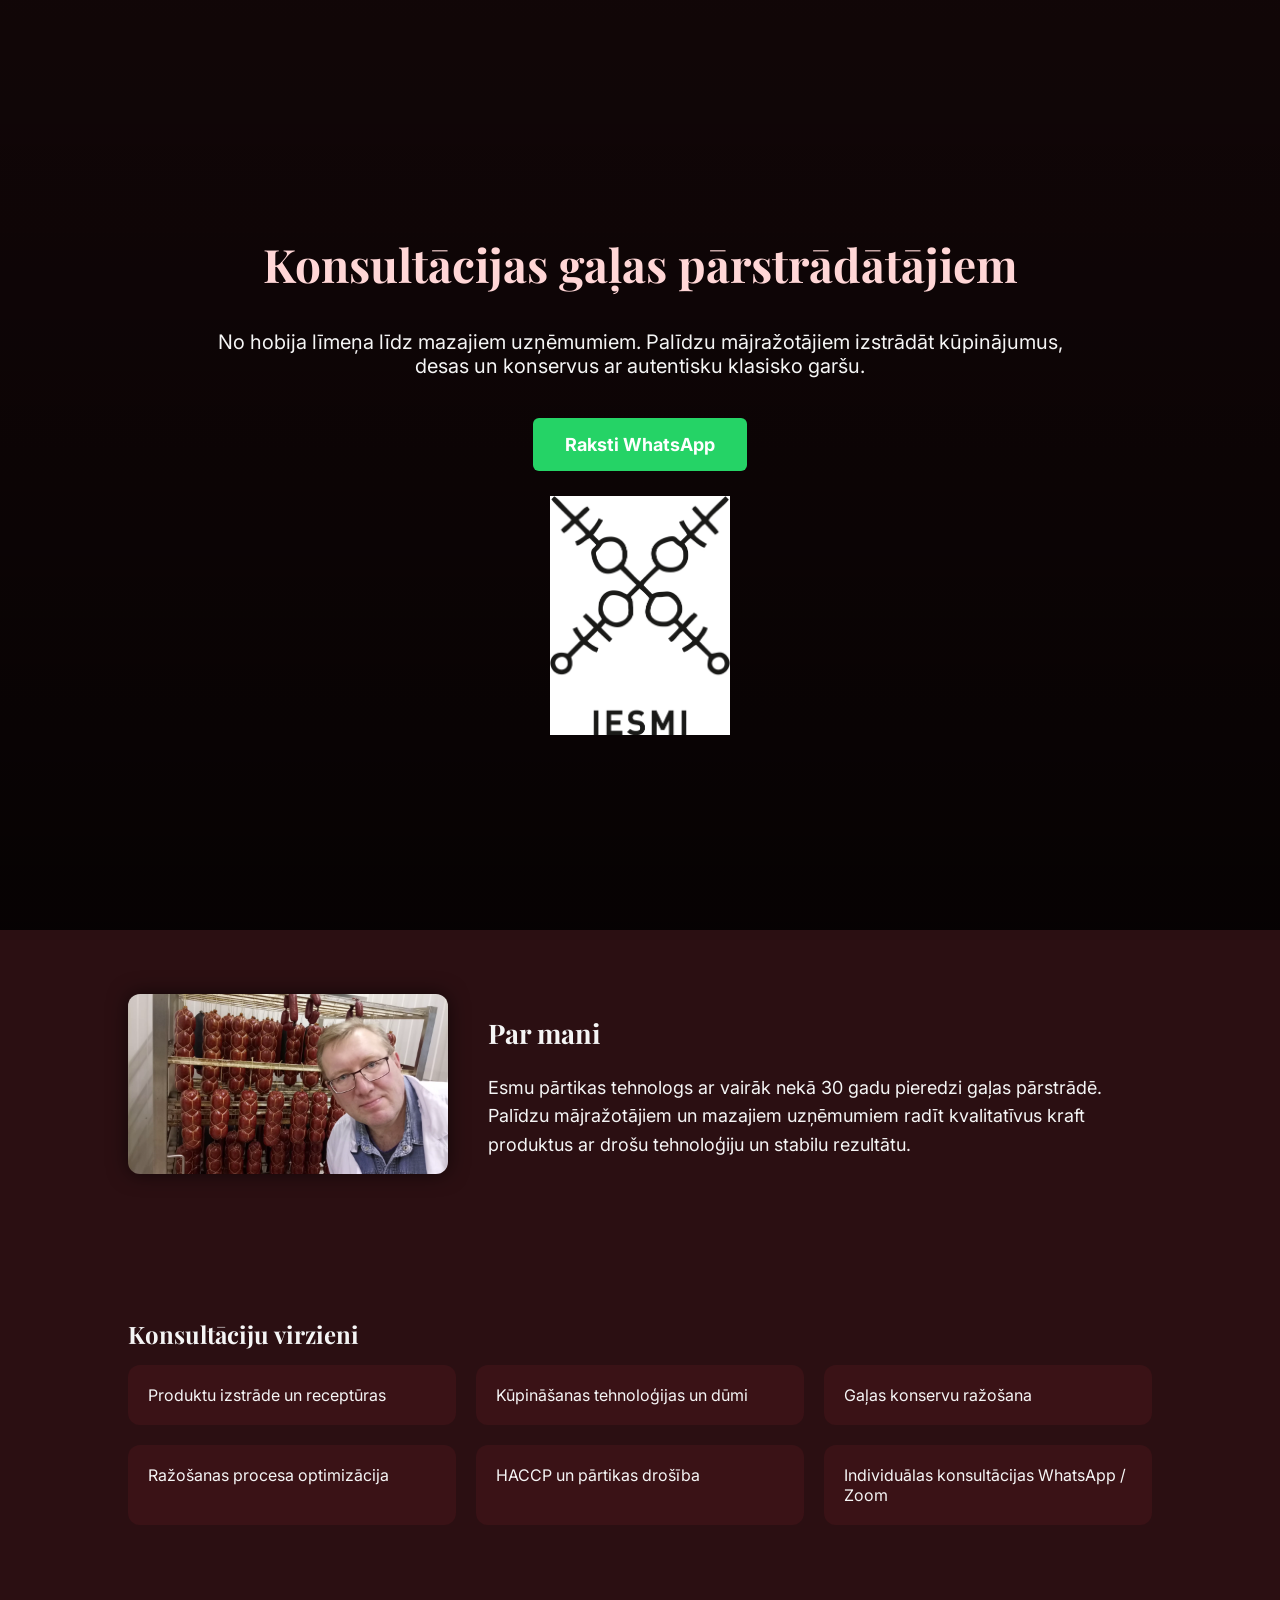
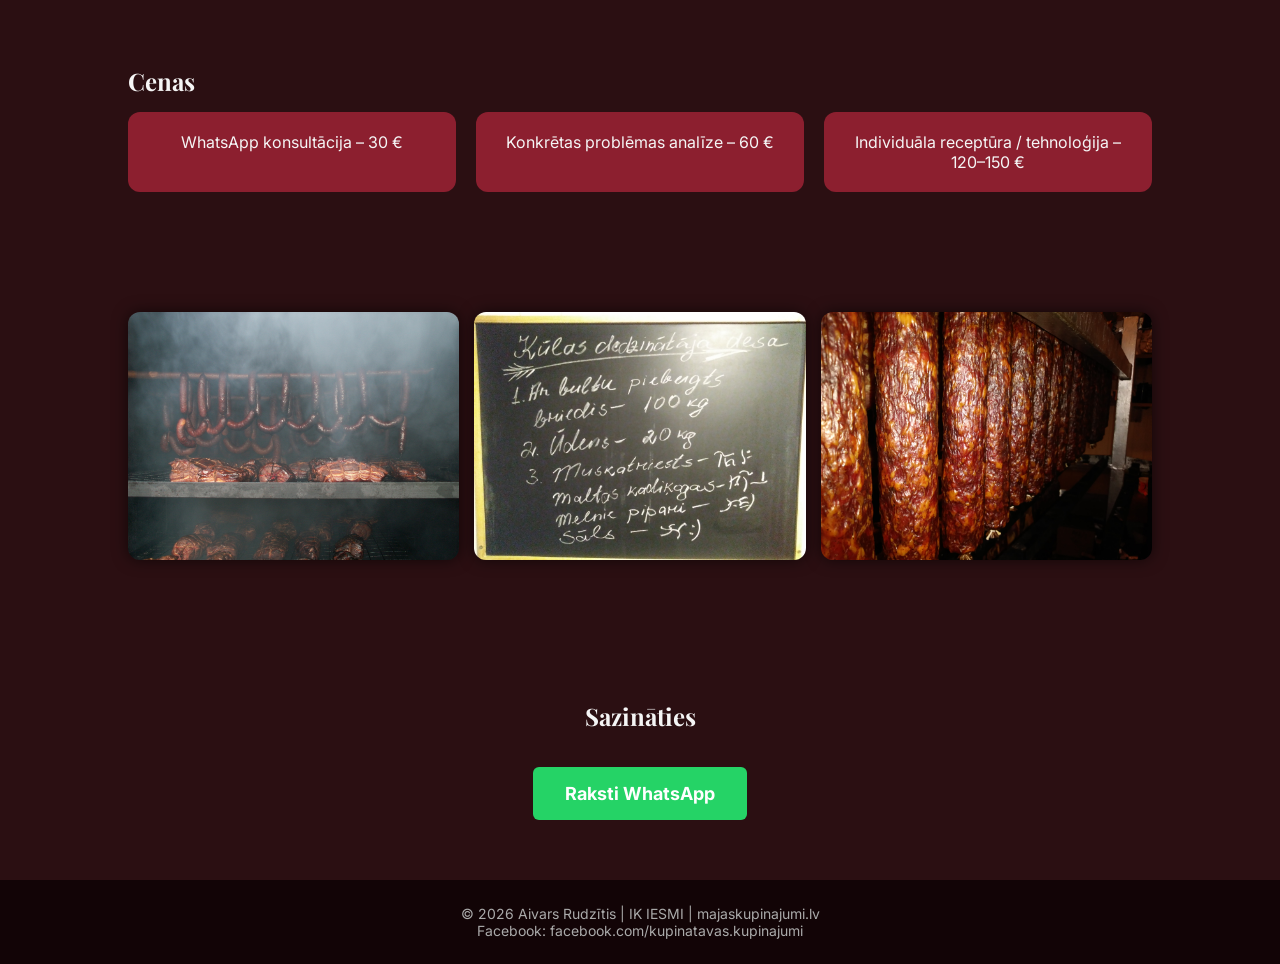
==== index.html @ 6977bf73 "Update title and styles in index.html" ====
<!DOCTYPE html>
<html lang="lv">
<head>
<meta charset="UTF-8">
<meta name="viewport" content="width=device-width, initial-scale=1.0">
<title>Konsultācijas gaļas pārstrādātājiem | Aivars Rudzītis</title>

<link href="https://fonts.googleapis.com/css2?family=Playfair+Display:wght@400;700&family=Inter:wght@300;400;600;700&display=swap" rel="stylesheet">

<style>
body { margin:0; font-family:Inter, sans-serif; background:#2b0f12; color:#f5f5f5;}
h1,h2,h3 { font-family:"Playfair Display", serif; margin-bottom:15px; }
a{text-decoration:none;}
section {padding:60px 10%;}

/* HERO */
.hero {
  background:linear-gradient(rgba(0,0,0,0.6), rgba(0,0,0,0.85));
  text-align:center;
  display:flex;
  flex-direction:column;
  justify-content:center;
  align-items:center;
  min-height:90vh;
}
.hero h1 { font-size:46px; color:#ffd6d6; }
.hero p { font-size:20px; max-width:900px; }

/* BUTTON */
.btn { padding:16px 32px; font-size:18px; font-weight:700; border-radius:6px; display:inline-block; margin-top:20px;}
.btn-whatsapp { background:#25d366; color:white; }
.btn-whatsapp:hover { background:#1ebe57; }

/* LOGO */
.hero-logo { max-width:180px; margin-top:25px; }

/* ABOUT */
#about { display:flex; flex-wrap:wrap; align-items:center; gap:40px; }
#about img { max-width:320px; border-radius:12px; box-shadow:0 0 20px rgba(0,0,0,0.6); }
#about .text { flex:1; font-size:18px; line-height:1.6; }

/* SERVICES */
.grid { display:grid; grid-template-columns:repeat(auto-fit,minmax(250px,1fr)); gap:20px; }
.card { background:#3a1216; padding:20px; border-radius:12px; }

/* PRICES */
.pricing { background:#8c1f2f; padding:20px; border-radius:12px; text-align:center; }

/* GALLERY */
.gallery { display:grid; grid-template-columns:repeat(auto-fit,minmax(220px,1fr)); gap:15px; }
.gallery img { width:100%; border-radius:12px; box-shadow:0 0 15px rgba(0,0,0,0.6); }

/* FOOTER */
footer { background:#120406; padding:25px; text-align:center; font-size:14px; color:#aaa; }

/* MOBILE */
@media(max-width:768px){
.hero h1{font-size:32px;}
.hero p{font-size:18px;}
#about{flex-direction:column;}
}
</style>
</head>
<body>

<!-- HERO -->
<section class="hero">
  <h1>Konsultācijas gaļas pārstrādātājiem</h1>
  <p>No hobija līmeņa līdz mazajiem uzņēmumiem. Palīdzu mājražotājiem izstrādāt kūpinājumus, desas un konservus ar autentisku klasisko garšu.</p>

  <a class="btn btn-whatsapp" href="https://wa.me/37126987327?text=Vēlos%20konsultāciju">Raksti WhatsApp</a>

  <img class="hero-logo" src="img/logo.jpg" alt="IESMI logo">
</section>

<!-- ABOUT -->
<section id="about">
  <img src="img/aivars.jpg" alt="Aivars Rudzītis">
  <div class="text">
    <h2>Par mani</h2>
    <p>Esmu pārtikas tehnologs ar vairāk nekā 30 gadu pieredzi gaļas pārstrādē. Palīdzu mājražotājiem un mazajiem uzņēmumiem radīt kvalitatīvus kraft produktus ar drošu tehnoloģiju un stabilu rezultātu.</p>
  </div>
</section>

<!-- SERVICES -->
<section>
<h2>Konsultāciju virzieni</h2>
<div class="grid">
  <div class="card">Produktu izstrāde un receptūras</div>
  <div class="card">Kūpināšanas tehnoloģijas un dūmi</div>
  <div class="card">Gaļas konservu ražošana</div>
  <div class="card">Ražošanas procesa optimizācija</div>
  <div class="card">HACCP un pārtikas drošība</div>
  <div class="card">Individuālas konsultācijas WhatsApp / Zoom</div>
</div>
</section>

<!-- PRICES -->
<section>
<h2>Cenas</h2>
<div class="grid">
  <div class="pricing">WhatsApp konsultācija – 30 €</div>
  <div class="pricing">Konkrētas problēmas analīze – 60 €</div>
  <div class="pricing">Individuāla receptūra / tehnoloģija – 120–150 €</div>
</div>
</section>

<!-- PHOTOS -->
<section>
<div class="gallery">
  <img src="img/photo1.jpg" alt="">
  <img src="img/photo2.jpg" alt="">
  <img src="img/photo3.jpg" alt="">
</div>
</section>

<!-- CONTACT -->
<section style="text-align:center;">
<h2>Sazināties</h2>
<a class="btn btn-whatsapp" href="https://wa.me/37126987327?text=Vēlos%20konsultāciju">Raksti WhatsApp</a>
</section>

<footer>
© 2026 Aivars Rudzītis | IK IESMI | majaskupinajumi.lv  
<br>Facebook: facebook.com/kupinatavas.kupinajumi
</footer>

</body>
</html>
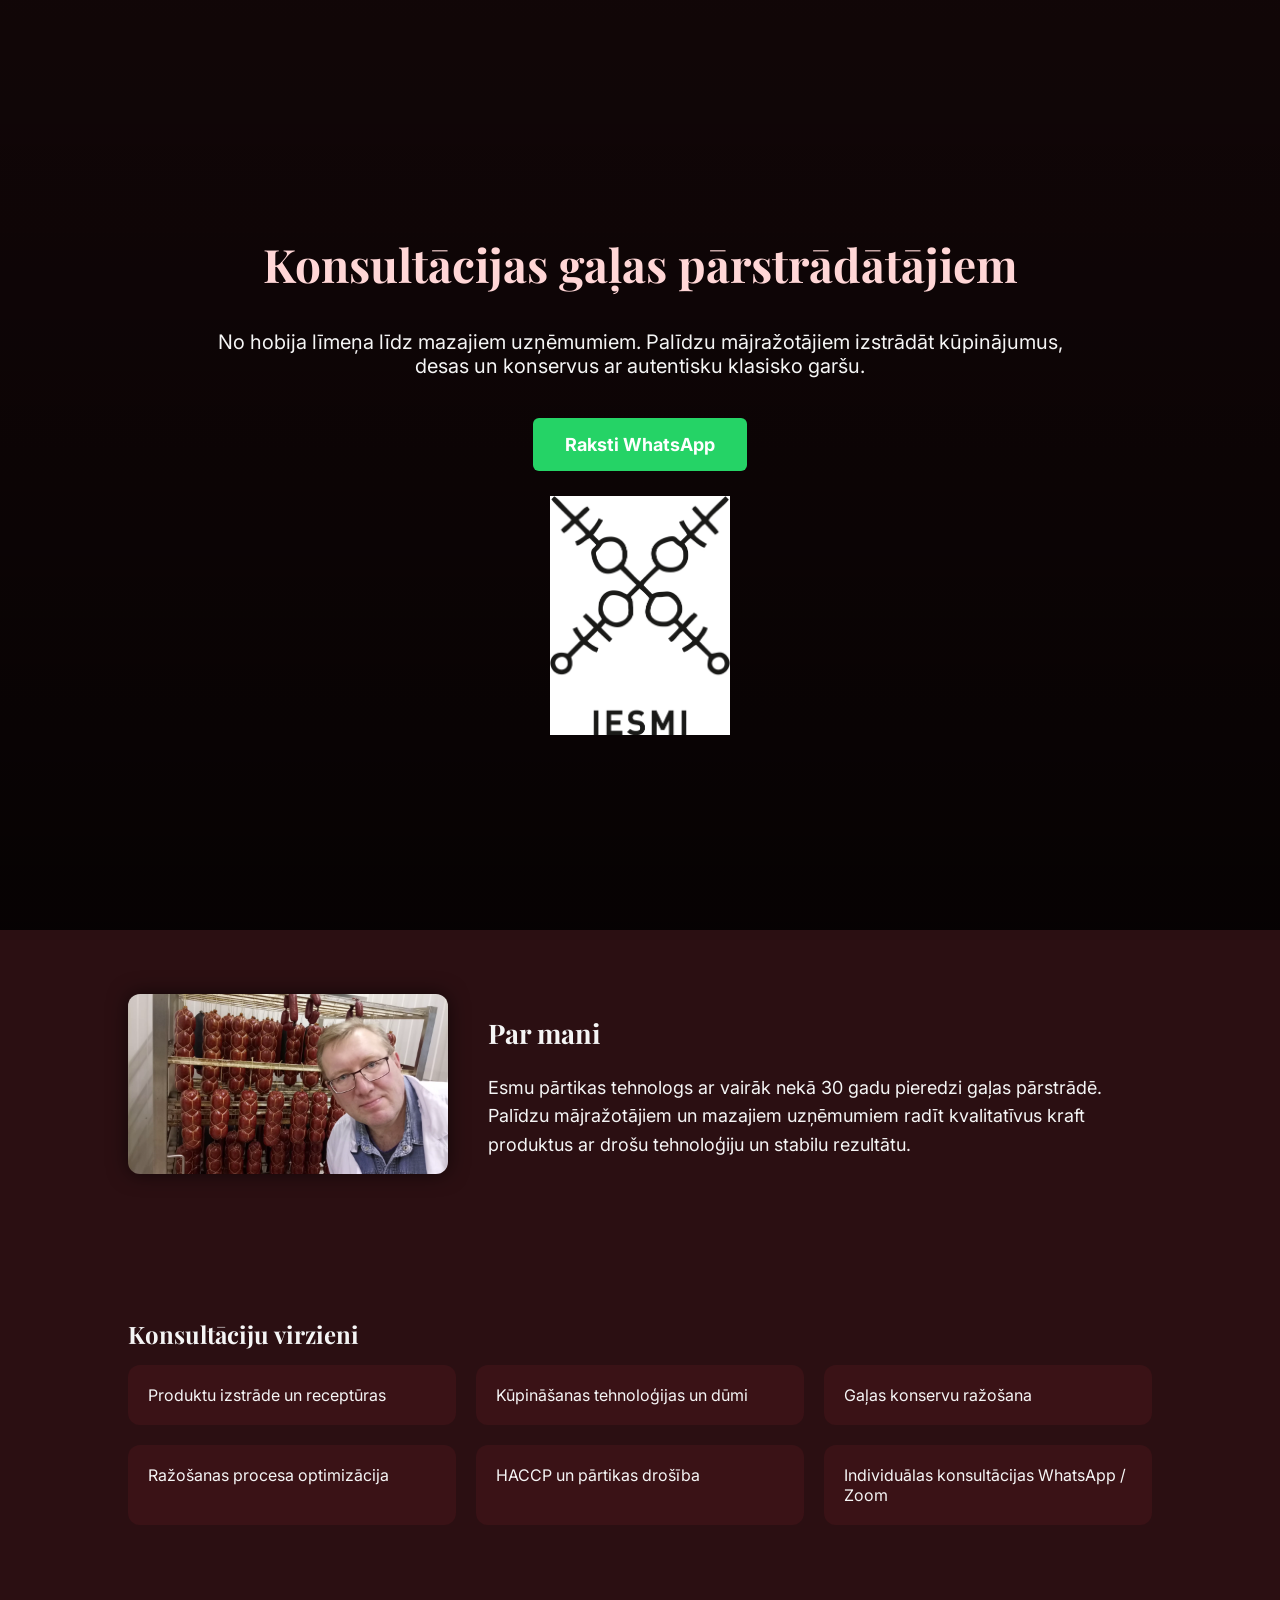
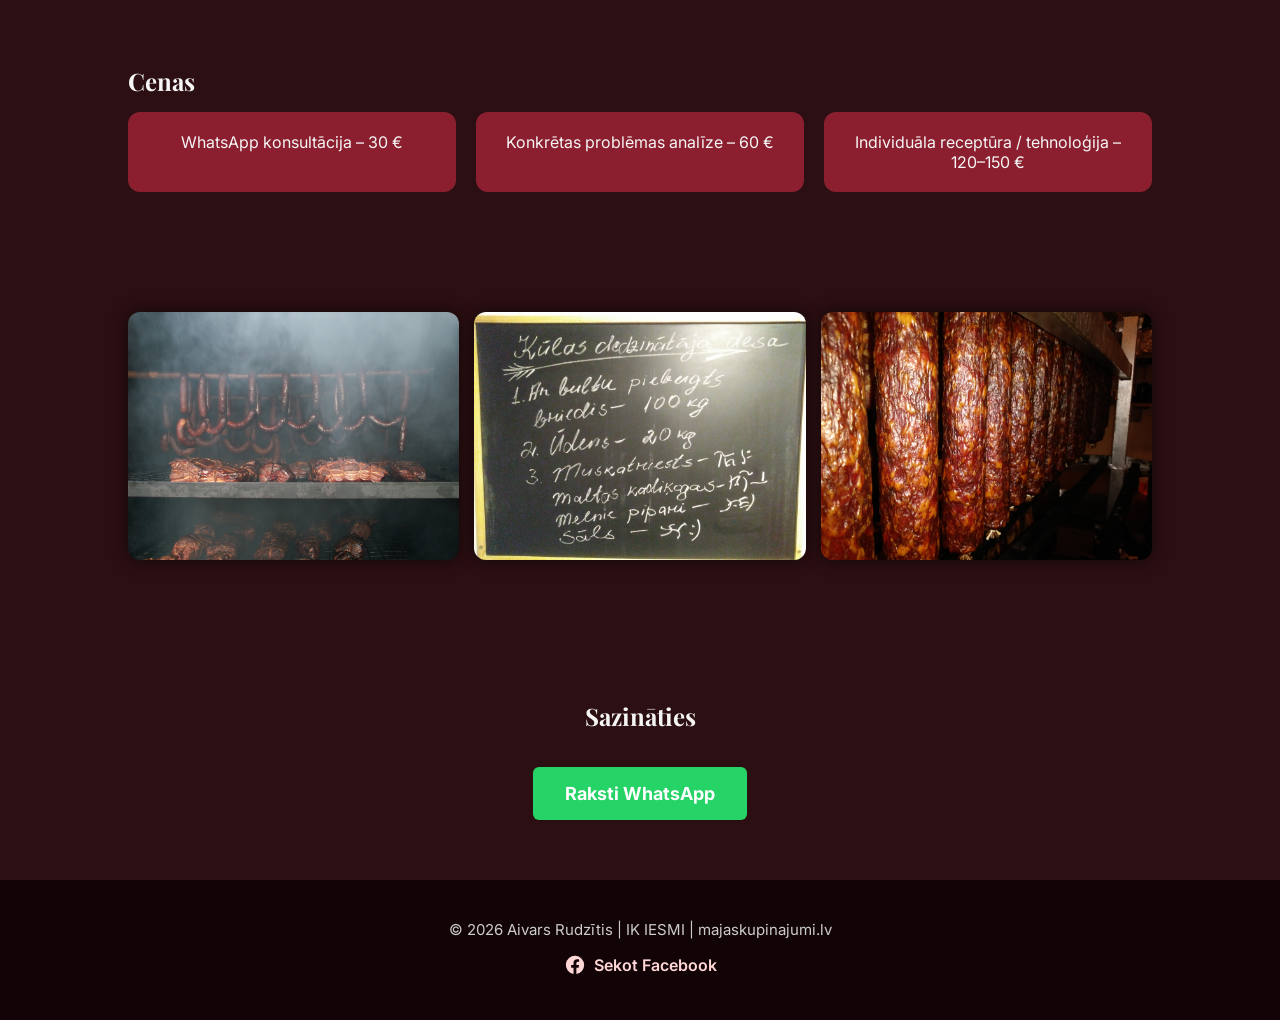
==== commit 54d3facd: "Update index.html with new meta tags and footer" ====
--- a/index.html
+++ b/index.html
@@ -3,14 +3,27 @@
 <head>
 <meta charset="UTF-8">
 <meta name="viewport" content="width=device-width, initial-scale=1.0">
+
 <title>Konsultācijas gaļas pārstrādātājiem | Aivars Rudzītis</title>
+<meta name="description" content="Konsultācijas gaļas pārstrādātājiem un mājražotājiem. Kūpinājumi, desas, konservi, receptūras, HACCP. 30+ gadu pieredze pārtikas tehnoloģijā.">
+<meta name="keywords" content="kūpinājumi, gaļas pārstrāde, mājražotāji, pārtikas tehnologs, desu receptes, HACCP, konsultācijas">
+<meta name="author" content="Aivars Rudzītis">
+<meta name="robots" content="index, follow">
+
+<!-- Open Graph priekš Facebook -->
+<meta property="og:title" content="Konsultācijas gaļas pārstrādātājiem | Aivars Rudzītis">
+<meta property="og:description" content="Palīdzu mājražotājiem izstrādāt kvalitatīvus kūpinājumus, desas un konservus.">
+<meta property="og:type" content="website">
+<meta property="og:url" content="https://majaskupinajumi.lv">
+<meta property="og:image" content="https://majaskupinajumi.lv/img/logo.jpg">
 
 <link href="https://fonts.googleapis.com/css2?family=Playfair+Display:wght@400;700&family=Inter:wght@300;400;600;700&display=swap" rel="stylesheet">
 
 <style>
 body { margin:0; font-family:Inter, sans-serif; background:#2b0f12; color:#f5f5f5;}
 h1,h2,h3 { font-family:"Playfair Display", serif; margin-bottom:15px; }
-a{text-decoration:none;}
+a{text-decoration:none; color:#ffd6d6;}
+a:hover{ text-decoration:underline; }
 section {padding:60px 10%;}
 
 /* HERO */
@@ -51,7 +64,36 @@
 .gallery img { width:100%; border-radius:12px; box-shadow:0 0 15px rgba(0,0,0,0.6); }
 
 /* FOOTER */
-footer { background:#120406; padding:25px; text-align:center; font-size:14px; color:#aaa; }
+footer { 
+  background:#120406; 
+  padding:40px 10%; 
+  text-align:center; 
+  font-size:15px; 
+  color:#ccc; 
+}
+
+.footer-social {
+  margin-top:15px;
+}
+
+.footer-social a {
+  display:inline-flex;
+  align-items:center;
+  gap:8px;
+  font-weight:600;
+  font-size:16px;
+}
+
+.footer-social svg {
+  width:22px;
+  height:22px;
+  fill:#ffd6d6;
+  transition:0.3s;
+}
+
+.footer-social a:hover svg {
+  fill:#ffffff;
+}
 
 /* MOBILE */
 @media(max-width:768px){
@@ -60,20 +102,35 @@
 #about{flex-direction:column;}
 }
 </style>
+
+<!-- Strukturētie dati Google -->
+<script type="application/ld+json">
+{
+  "@context": "https://schema.org",
+  "@type": "Person",
+  "name": "Aivars Rudzītis",
+  "jobTitle": "Pārtikas tehnologs",
+  "url": "https://majaskupinajumi.lv",
+  "sameAs": [
+    "https://www.facebook.com/kupinatavas.kupinajumi"
+  ]
+}
+</script>
+
 </head>
 <body>
 
-<!-- HERO -->
 <section class="hero">
   <h1>Konsultācijas gaļas pārstrādātājiem</h1>
   <p>No hobija līmeņa līdz mazajiem uzņēmumiem. Palīdzu mājražotājiem izstrādāt kūpinājumus, desas un konservus ar autentisku klasisko garšu.</p>
 
-  <a class="btn btn-whatsapp" href="https://wa.me/37126987327?text=Vēlos%20konsultāciju">Raksti WhatsApp</a>
+  <a class="btn btn-whatsapp" href="https://wa.me/37126987327?text=Vēlos%20konsultāciju" target="_blank">
+    Raksti WhatsApp
+  </a>
 
   <img class="hero-logo" src="img/logo.jpg" alt="IESMI logo">
 </section>
 
-<!-- ABOUT -->
 <section id="about">
   <img src="img/aivars.jpg" alt="Aivars Rudzītis">
   <div class="text">
@@ -82,7 +139,6 @@
   </div>
 </section>
 
-<!-- SERVICES -->
 <section>
 <h2>Konsultāciju virzieni</h2>
 <div class="grid">
@@ -95,7 +151,6 @@
 </div>
 </section>
 
-<!-- PRICES -->
 <section>
 <h2>Cenas</h2>
 <div class="grid">
@@ -105,7 +160,6 @@
 </div>
 </section>
 
-<!-- PHOTOS -->
 <section>
 <div class="gallery">
   <img src="img/photo1.jpg" alt="">
@@ -114,19 +168,26 @@
 </div>
 </section>
 
-<!-- CONTACT -->
 <section style="text-align:center;">
 <h2>Sazināties</h2>
-<a class="btn btn-whatsapp" href="https://wa.me/37126987327?text=Vēlos%20konsultāciju">Raksti WhatsApp</a>
+<a class="btn btn-whatsapp" href="https://wa.me/37126987327?text=Vēlos%20konsultāciju" target="_blank">
+  Raksti WhatsApp
+</a>
 </section>
 
 <footer>
 © 2026 Aivars Rudzītis | IK IESMI | majaskupinajumi.lv  
-<br>Facebook: facebook.com/kupinatavas.kupinajumi
+
+<div class="footer-social">
+  <a href="https://www.facebook.com/kupinatavas.kupinajumi" target="_blank">
+    <svg viewBox="0 0 24 24">
+      <path d="M22 12a10 10 0 10-11.6 9.9v-7h-2.6V12h2.6V9.8c0-2.6 1.6-4 3.9-4 1.1 0 2.2.2 2.2.2v2.4h-1.3c-1.3 0-1.7.8-1.7 1.6V12h2.9l-.5 2.9h-2.4v7A10 10 0 0022 12z"/>
+    </svg>
+    Sekot Facebook
+  </a>
+</div>
+
 </footer>
 
 </body>
 </html>
-
-
-
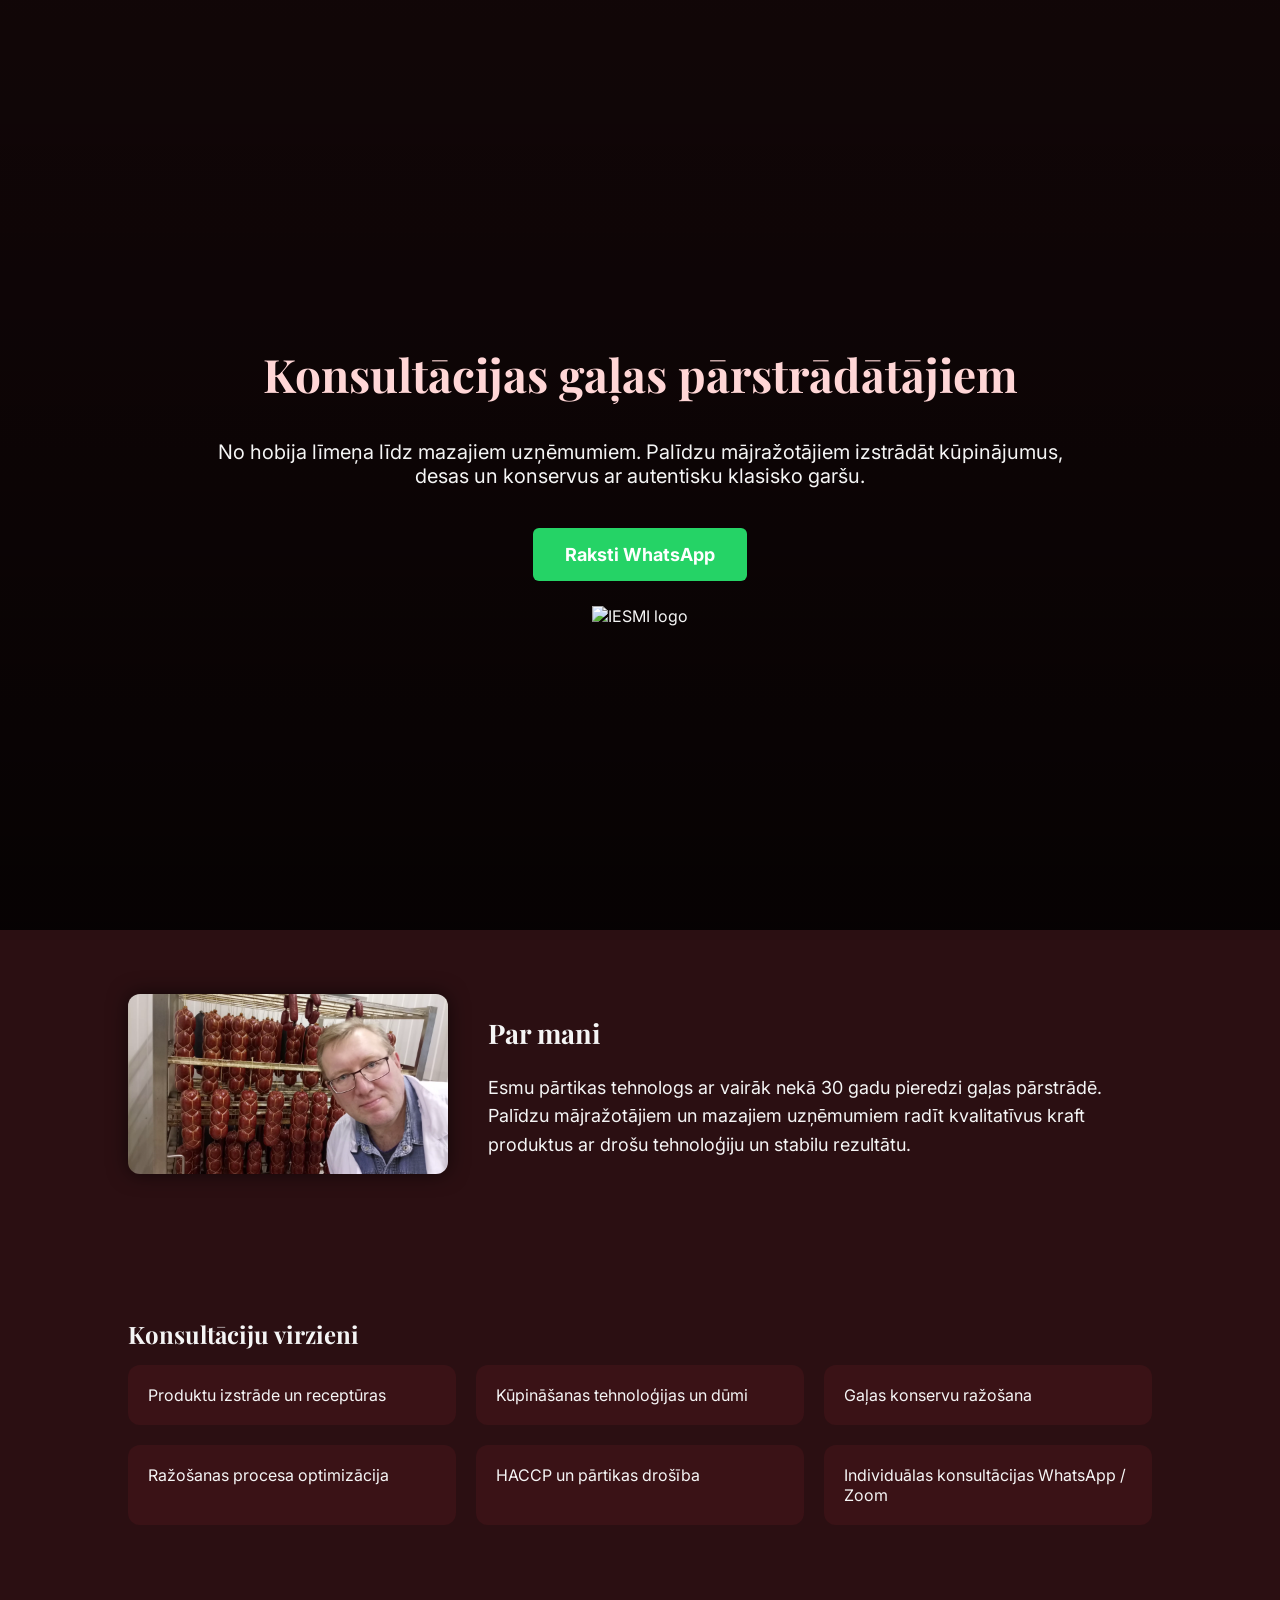
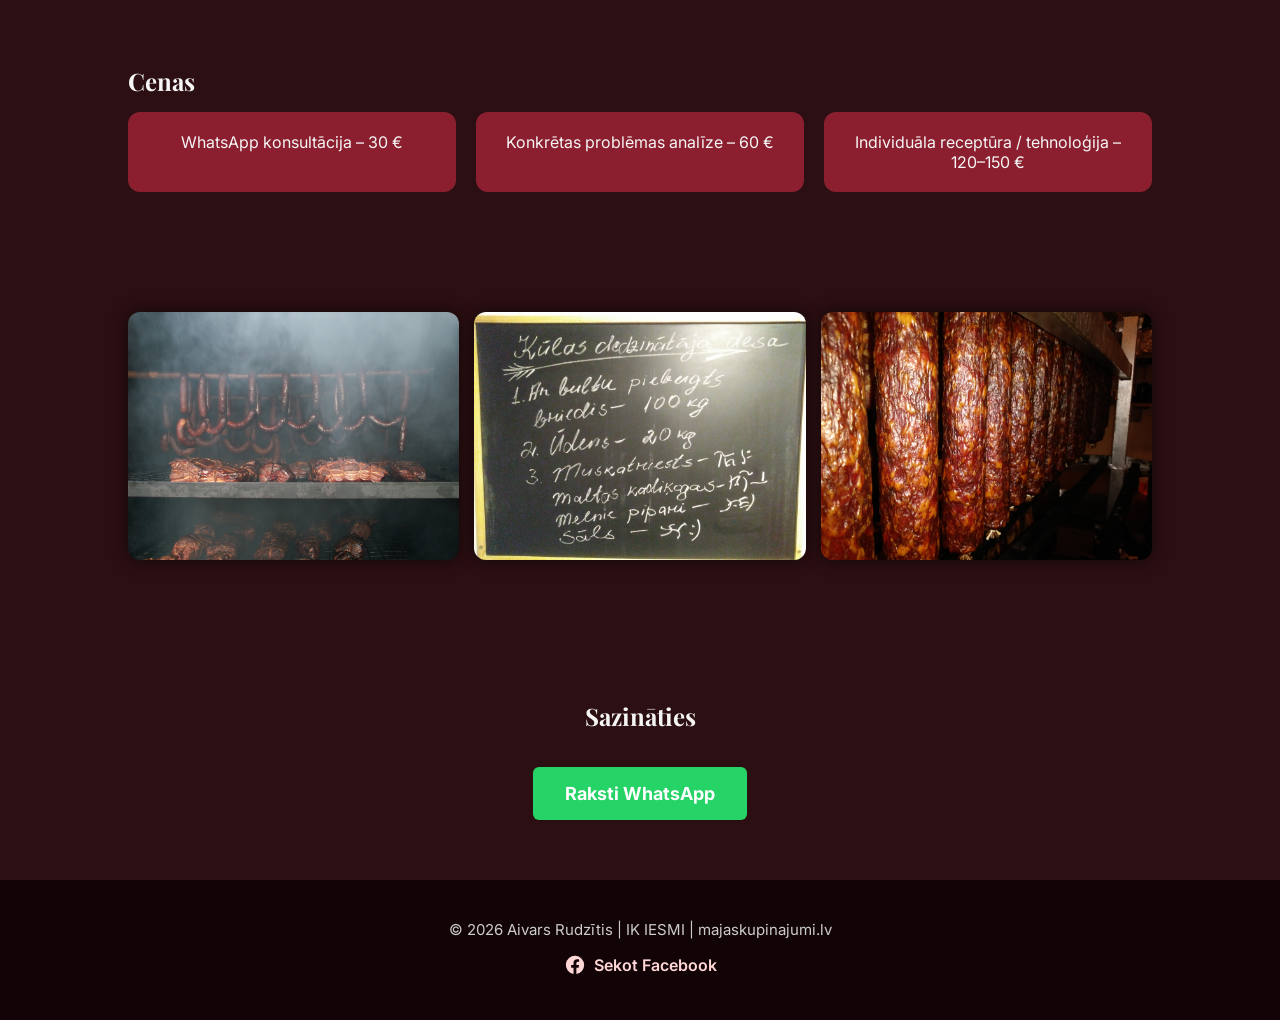
==== commit 6cfa6217: "Update meta tags and add structured data" ====
--- a/index.html
+++ b/index.html
@@ -5,19 +5,41 @@
 <meta name="viewport" content="width=device-width, initial-scale=1.0">
 
 <title>Konsultācijas gaļas pārstrādātājiem | Aivars Rudzītis</title>
-<meta name="description" content="Konsultācijas gaļas pārstrādātājiem un mājražotājiem. Kūpinājumi, desas, konservi, receptūras, HACCP. 30+ gadu pieredze pārtikas tehnoloģijā.">
+<meta name="description" content="Konsultācijas mājražotājiem – gaļas pārstrāde, kūpinājumi, desas, konservi. 30+ gadu pieredze pārtikas tehnoloģijā.">
 <meta name="keywords" content="kūpinājumi, gaļas pārstrāde, mājražotāji, pārtikas tehnologs, desu receptes, HACCP, konsultācijas">
 <meta name="author" content="Aivars Rudzītis">
-<meta name="robots" content="index, follow">
-
-<!-- Open Graph priekš Facebook -->
-<meta property="og:title" content="Konsultācijas gaļas pārstrādātājiem | Aivars Rudzītis">
-<meta property="og:description" content="Palīdzu mājražotājiem izstrādāt kvalitatīvus kūpinājumus, desas un konservus.">
-<meta property="og:type" content="website">
-<meta property="og:url" content="https://majaskupinajumi.lv">
-<meta property="og:image" content="https://majaskupinajumi.lv/img/logo.jpg">
-
+
+<!-- Favicon -->
+<link rel="icon" type="image/png" href="/favicon.png">
+
+<!-- Fonts -->
 <link href="https://fonts.googleapis.com/css2?family=Playfair+Display:wght@400;700&family=Inter:wght@300;400;600;700&display=swap" rel="stylesheet">
+
+<!-- Strukturētie dati LocalBusiness ar pakalpojumu teritoriju -->
+<script type="application/ld+json">
+{
+  "@context": "https://schema.org",
+  "@type": "LocalBusiness",
+  "name": "IK IESMI",
+  "image": "https://majaskupinajumi.lv/img/logo.jpg",
+  "url": "https://majaskupinajumi.lv",
+  "telephone": "+37126987327",
+  "address": {
+    "@type": "PostalAddress",
+    "streetAddress": "Kreimeņu iela 4-30",
+    "addressLocality": "Rīga",
+    "postalCode": "LV-1015",
+    "addressCountry": "LV"
+  },
+  "areaServed": {
+    "@type": "Country",
+    "name": "Latvia"
+  },
+  "sameAs": [
+    "https://www.facebook.com/kupinatavas.kupinajumi"
+  ]
+}
+</script>
 
 <style>
 body { margin:0; font-family:Inter, sans-serif; background:#2b0f12; color:#f5f5f5;}
@@ -102,24 +124,10 @@
 #about{flex-direction:column;}
 }
 </style>
-
-<!-- Strukturētie dati Google -->
-<script type="application/ld+json">
-{
-  "@context": "https://schema.org",
-  "@type": "Person",
-  "name": "Aivars Rudzītis",
-  "jobTitle": "Pārtikas tehnologs",
-  "url": "https://majaskupinajumi.lv",
-  "sameAs": [
-    "https://www.facebook.com/kupinatavas.kupinajumi"
-  ]
-}
-</script>
-
 </head>
 <body>
 
+<!-- HERO -->
 <section class="hero">
   <h1>Konsultācijas gaļas pārstrādātājiem</h1>
   <p>No hobija līmeņa līdz mazajiem uzņēmumiem. Palīdzu mājražotājiem izstrādāt kūpinājumus, desas un konservus ar autentisku klasisko garšu.</p>
@@ -131,6 +139,7 @@
   <img class="hero-logo" src="img/logo.jpg" alt="IESMI logo">
 </section>
 
+<!-- ABOUT -->
 <section id="about">
   <img src="img/aivars.jpg" alt="Aivars Rudzītis">
   <div class="text">
@@ -139,6 +148,7 @@
   </div>
 </section>
 
+<!-- SERVICES -->
 <section>
 <h2>Konsultāciju virzieni</h2>
 <div class="grid">
@@ -151,6 +161,7 @@
 </div>
 </section>
 
+<!-- PRICES -->
 <section>
 <h2>Cenas</h2>
 <div class="grid">
@@ -160,6 +171,7 @@
 </div>
 </section>
 
+<!-- PHOTOS -->
 <section>
 <div class="gallery">
   <img src="img/photo1.jpg" alt="">
@@ -168,6 +180,7 @@
 </div>
 </section>
 
+<!-- CONTACT -->
 <section style="text-align:center;">
 <h2>Sazināties</h2>
 <a class="btn btn-whatsapp" href="https://wa.me/37126987327?text=Vēlos%20konsultāciju" target="_blank">
@@ -175,6 +188,7 @@
 </a>
 </section>
 
+<!-- FOOTER -->
 <footer>
 © 2026 Aivars Rudzītis | IK IESMI | majaskupinajumi.lv  
 
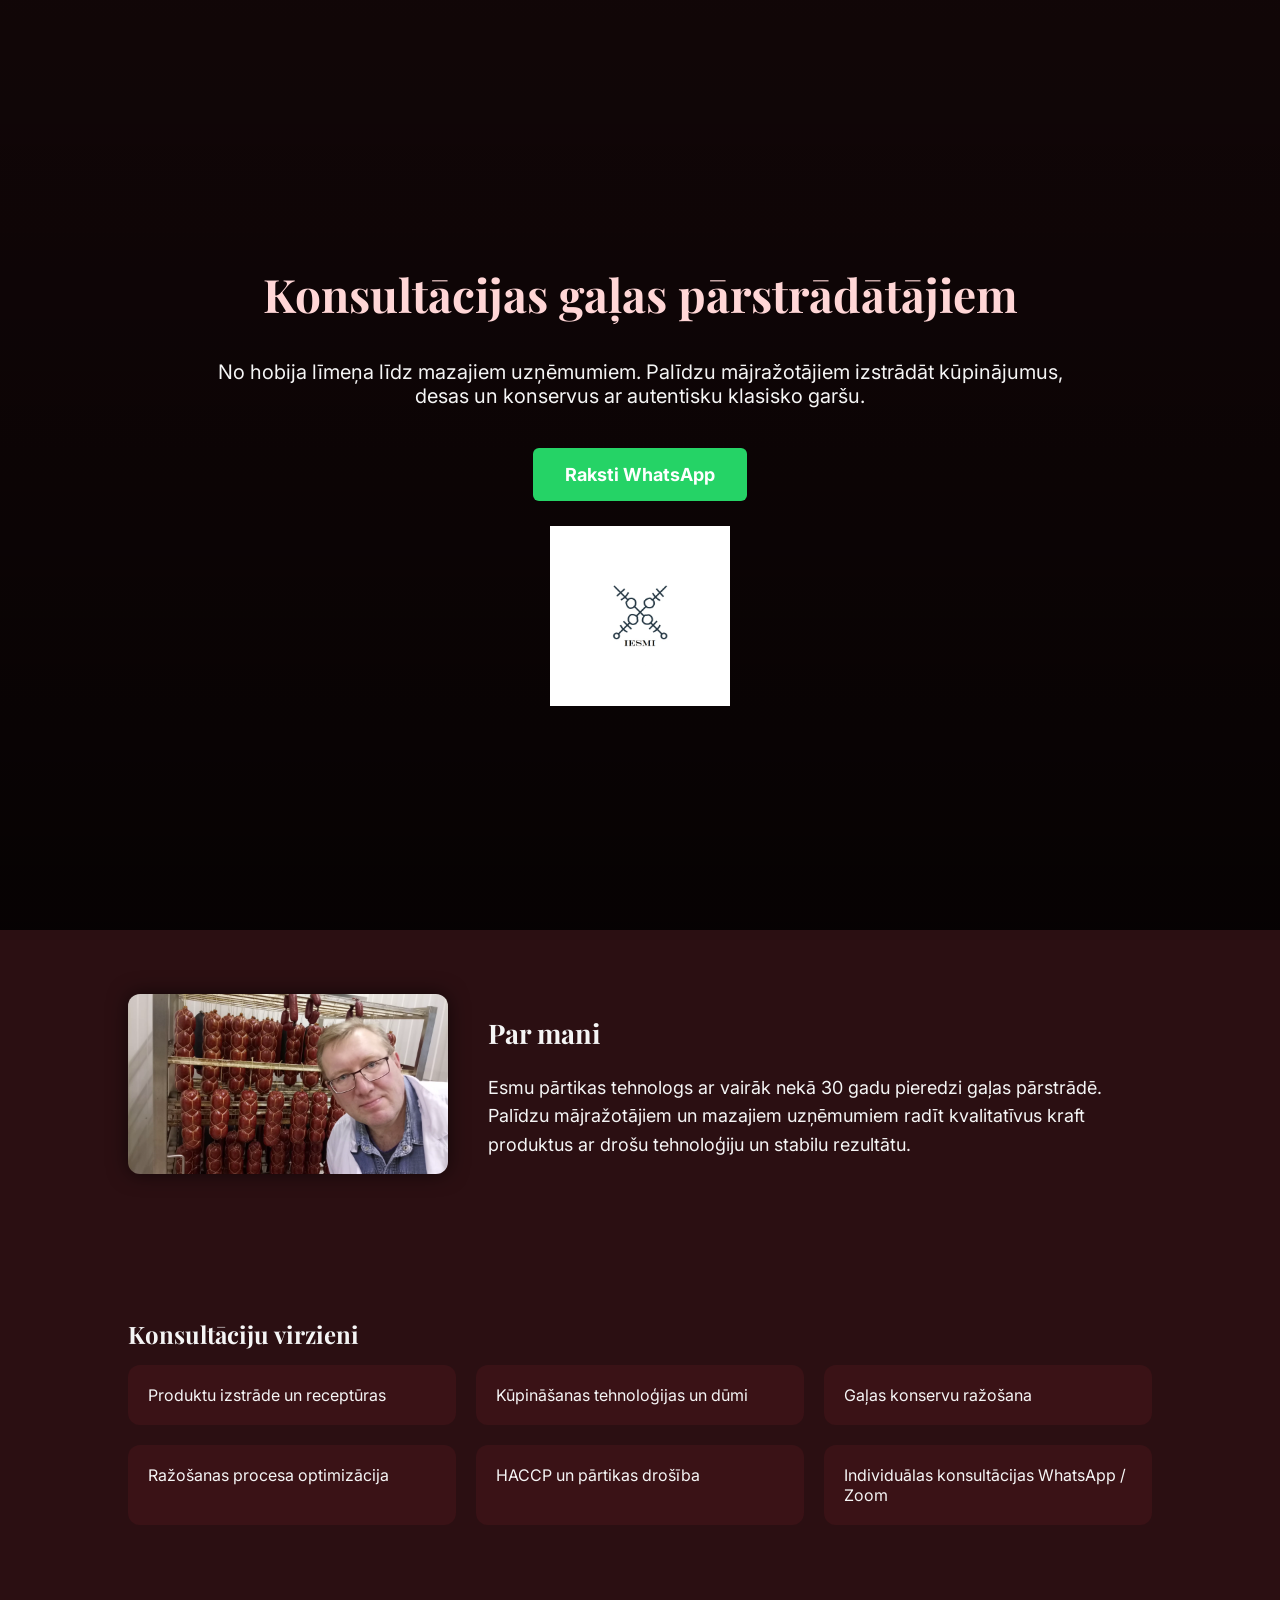
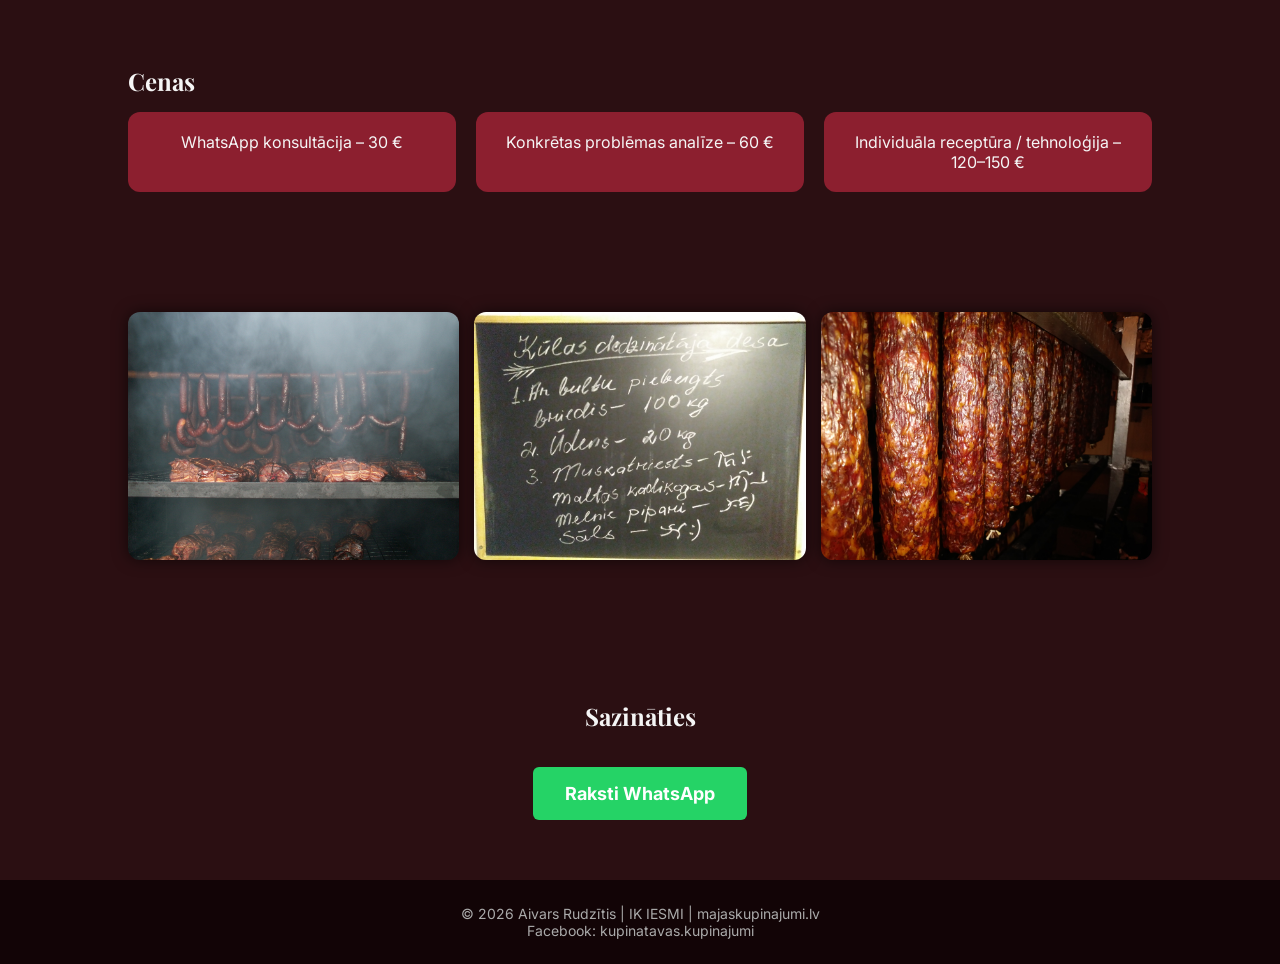
==== commit 64018e9c: "Refine footer styles and update JSON-LD data Updated footer styles and modified JSON-LD structured d" ====
--- a/index.html
+++ b/index.html
@@ -3,26 +3,23 @@
 <head>
 <meta charset="UTF-8">
 <meta name="viewport" content="width=device-width, initial-scale=1.0">
-
 <title>Konsultācijas gaļas pārstrādātājiem | Aivars Rudzītis</title>
-<meta name="description" content="Konsultācijas mājražotājiem – gaļas pārstrāde, kūpinājumi, desas, konservi. 30+ gadu pieredze pārtikas tehnoloģijā.">
-<meta name="keywords" content="kūpinājumi, gaļas pārstrāde, mājražotāji, pārtikas tehnologs, desu receptes, HACCP, konsultācijas">
-<meta name="author" content="Aivars Rudzītis">
 
 <!-- Favicon -->
-<link rel="icon" type="image/png" href="/favicon.png">
+<link rel="icon" href="favicon.png" type="image/png">
 
-<!-- Fonts -->
+<!-- Google Fonts -->
 <link href="https://fonts.googleapis.com/css2?family=Playfair+Display:wght@400;700&family=Inter:wght@300;400;600;700&display=swap" rel="stylesheet">
 
-<!-- Strukturētie dati LocalBusiness ar pakalpojumu teritoriju -->
+<!-- Strukturētie dati JSON-LD -->
 <script type="application/ld+json">
 {
   "@context": "https://schema.org",
   "@type": "LocalBusiness",
-  "name": "IK IESMI",
+  "name": "IK IESMI | Aivars Rudzītis",
   "image": "https://majaskupinajumi.lv/img/logo.jpg",
-  "url": "https://majaskupinajumi.lv",
+  "@id": "https://majaskupinajumi.lv/",
+  "url": "https://majaskupinajumi.lv/",
   "telephone": "+37126987327",
   "address": {
     "@type": "PostalAddress",
@@ -31,21 +28,18 @@
     "postalCode": "LV-1015",
     "addressCountry": "LV"
   },
-  "areaServed": {
-    "@type": "Country",
-    "name": "Latvia"
-  },
+  "description": "Konsultācijas mājražotājiem – gaļas pārstrādātājiem un kūpinātājiem. Palīdzu izstrādāt kūpinājumus, desas un konservus ar autentisku garšu.",
   "sameAs": [
     "https://www.facebook.com/kupinatavas.kupinajumi"
   ]
 }
 </script>
 
+<!-- CSS -->
 <style>
 body { margin:0; font-family:Inter, sans-serif; background:#2b0f12; color:#f5f5f5;}
 h1,h2,h3 { font-family:"Playfair Display", serif; margin-bottom:15px; }
-a{text-decoration:none; color:#ffd6d6;}
-a:hover{ text-decoration:underline; }
+a{text-decoration:none;}
 section {padding:60px 10%;}
 
 /* HERO */
@@ -86,36 +80,7 @@
 .gallery img { width:100%; border-radius:12px; box-shadow:0 0 15px rgba(0,0,0,0.6); }
 
 /* FOOTER */
-footer { 
-  background:#120406; 
-  padding:40px 10%; 
-  text-align:center; 
-  font-size:15px; 
-  color:#ccc; 
-}
-
-.footer-social {
-  margin-top:15px;
-}
-
-.footer-social a {
-  display:inline-flex;
-  align-items:center;
-  gap:8px;
-  font-weight:600;
-  font-size:16px;
-}
-
-.footer-social svg {
-  width:22px;
-  height:22px;
-  fill:#ffd6d6;
-  transition:0.3s;
-}
-
-.footer-social a:hover svg {
-  fill:#ffffff;
-}
+footer { background:#120406; padding:25px; text-align:center; font-size:14px; color:#aaa; }
 
 /* MOBILE */
 @media(max-width:768px){
@@ -132,9 +97,7 @@
   <h1>Konsultācijas gaļas pārstrādātājiem</h1>
   <p>No hobija līmeņa līdz mazajiem uzņēmumiem. Palīdzu mājražotājiem izstrādāt kūpinājumus, desas un konservus ar autentisku klasisko garšu.</p>
 
-  <a class="btn btn-whatsapp" href="https://wa.me/37126987327?text=Vēlos%20konsultāciju" target="_blank">
-    Raksti WhatsApp
-  </a>
+  <a class="btn btn-whatsapp" href="https://wa.me/37126987327?text=Vēlos%20konsultāciju">Raksti WhatsApp</a>
 
   <img class="hero-logo" src="img/logo.jpg" alt="IESMI logo">
 </section>
@@ -183,24 +146,12 @@
 <!-- CONTACT -->
 <section style="text-align:center;">
 <h2>Sazināties</h2>
-<a class="btn btn-whatsapp" href="https://wa.me/37126987327?text=Vēlos%20konsultāciju" target="_blank">
-  Raksti WhatsApp
-</a>
+<a class="btn btn-whatsapp" href="https://wa.me/37126987327?text=Vēlos%20konsultāciju">Raksti WhatsApp</a>
 </section>
 
-<!-- FOOTER -->
 <footer>
 © 2026 Aivars Rudzītis | IK IESMI | majaskupinajumi.lv  
-
-<div class="footer-social">
-  <a href="https://www.facebook.com/kupinatavas.kupinajumi" target="_blank">
-    <svg viewBox="0 0 24 24">
-      <path d="M22 12a10 10 0 10-11.6 9.9v-7h-2.6V12h2.6V9.8c0-2.6 1.6-4 3.9-4 1.1 0 2.2.2 2.2.2v2.4h-1.3c-1.3 0-1.7.8-1.7 1.6V12h2.9l-.5 2.9h-2.4v7A10 10 0 0022 12z"/>
-    </svg>
-    Sekot Facebook
-  </a>
-</div>
-
+<br>Facebook: <a href="https://www.facebook.com/kupinatavas.kupinajumi" style="color:#aaa;">kupinatavas.kupinajumi</a>
 </footer>
 
 </body>
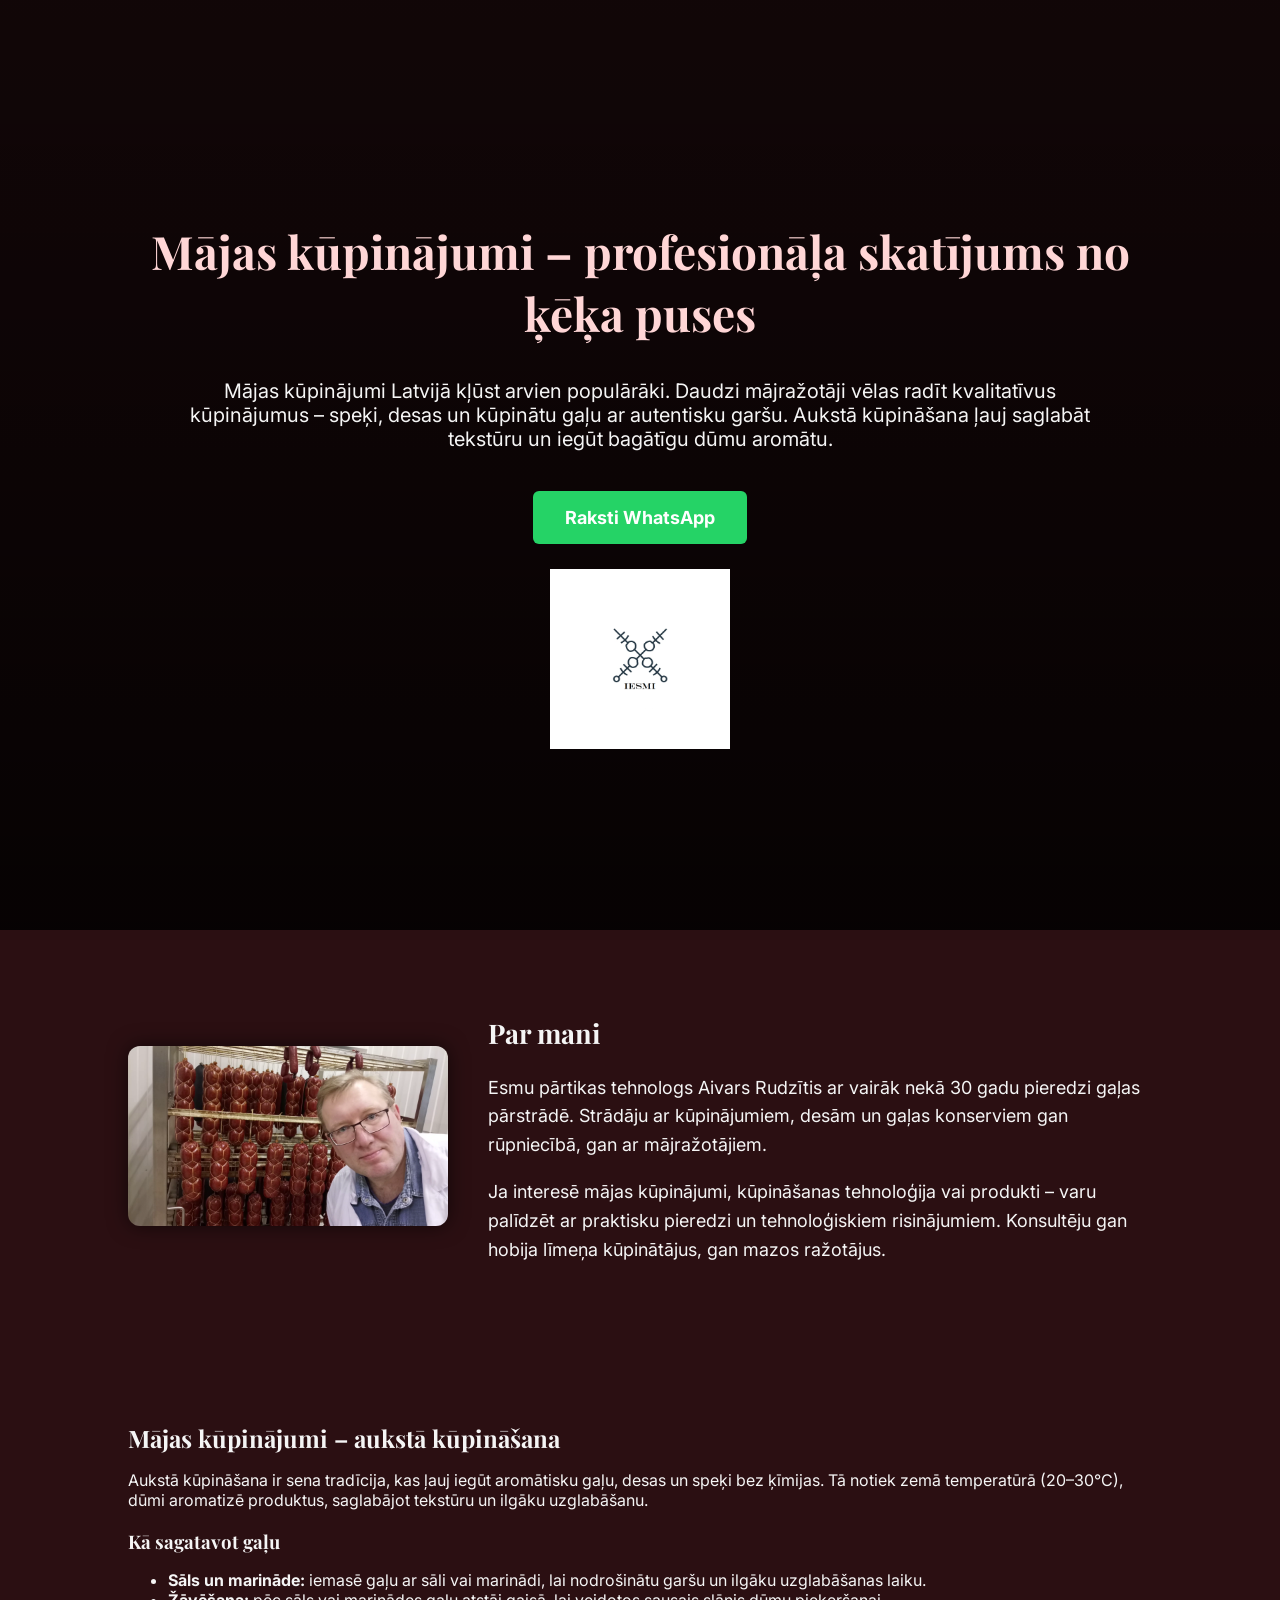
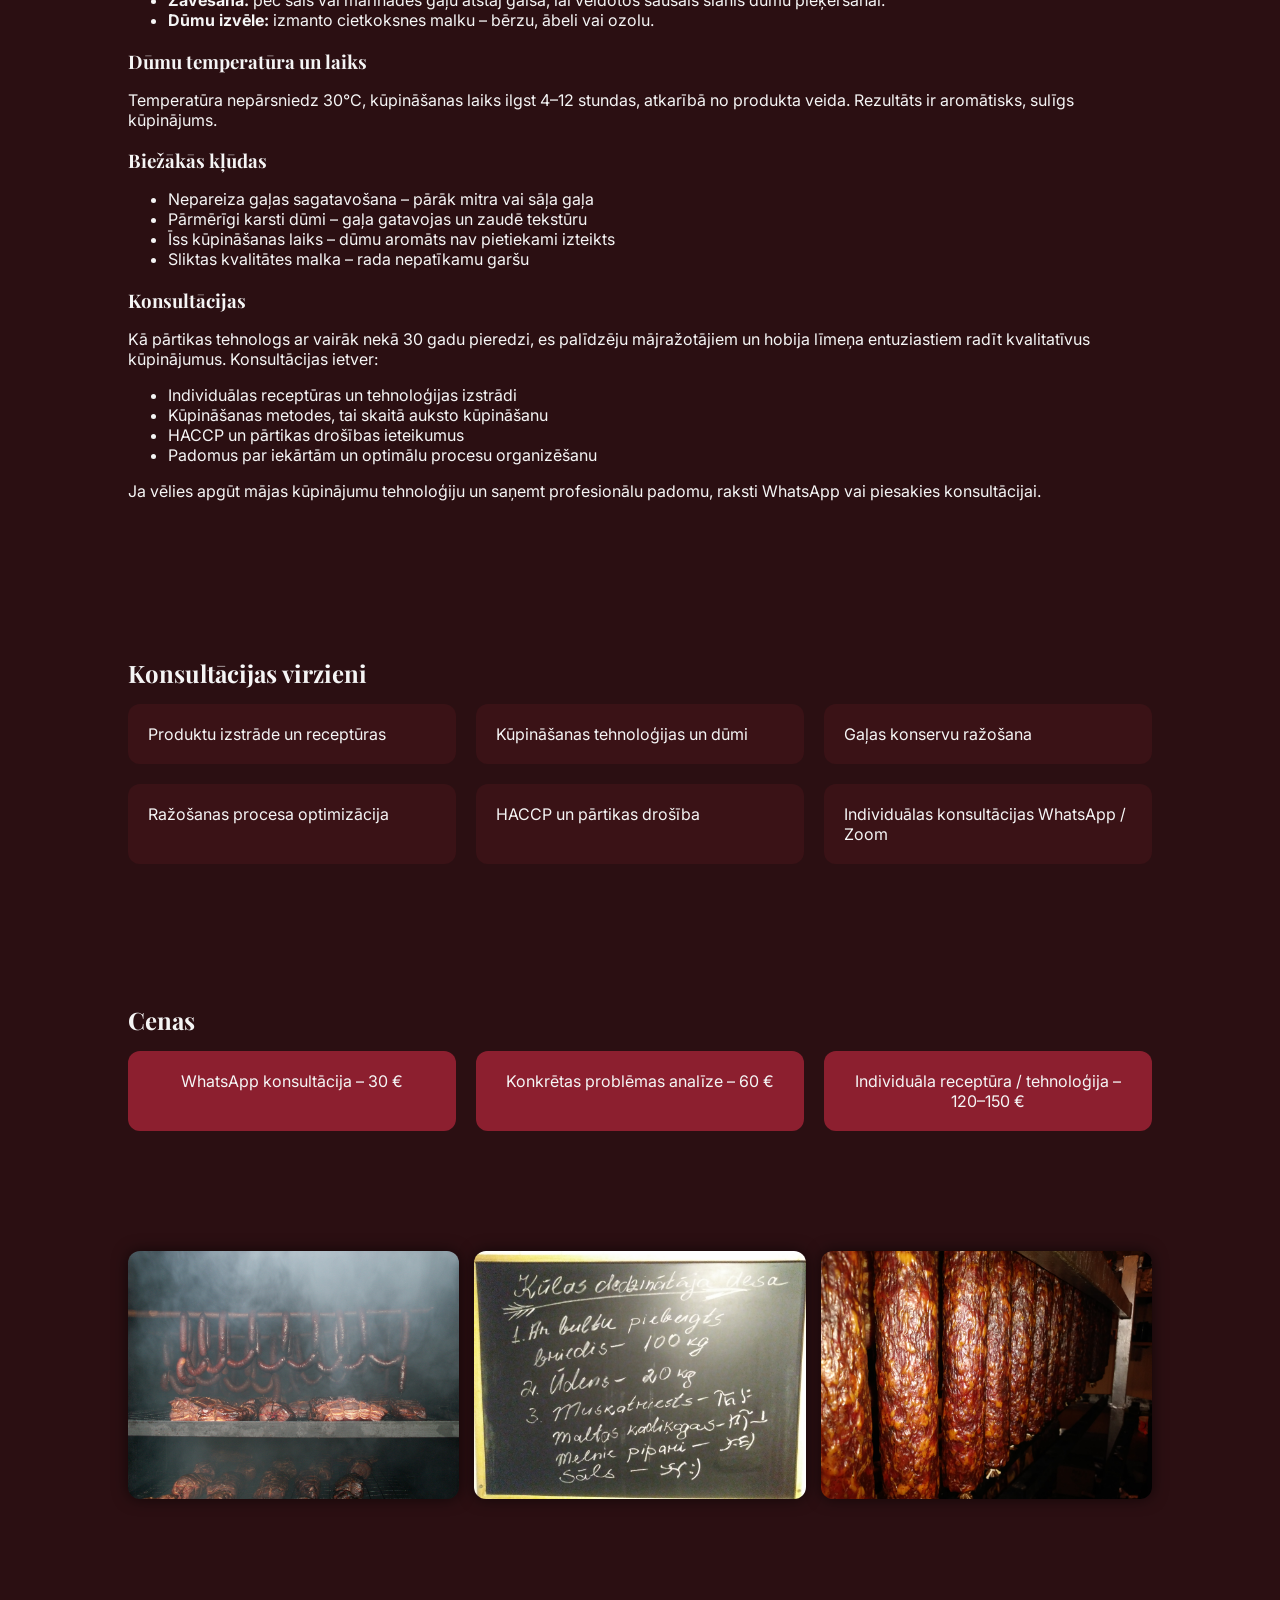
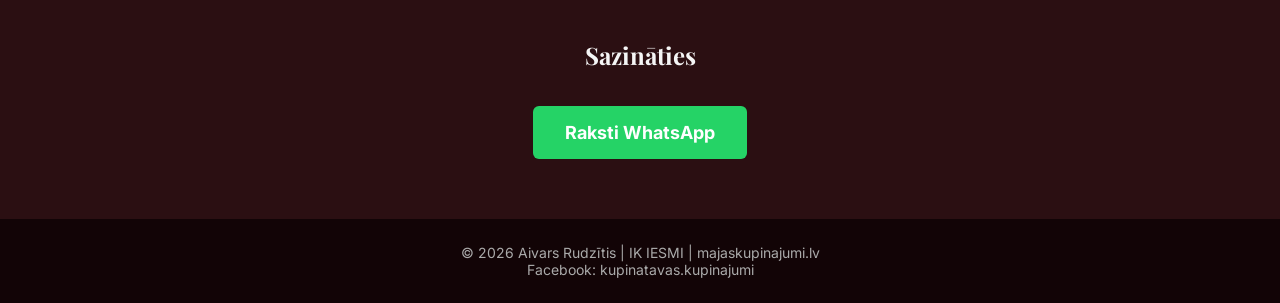
==== commit deea196b: "Update title and description in index.html" ====
--- a/index.html
+++ b/index.html
@@ -3,7 +3,8 @@
 <head>
 <meta charset="UTF-8">
 <meta name="viewport" content="width=device-width, initial-scale=1.0">
-<title>Konsultācijas gaļas pārstrādātājiem | Aivars Rudzītis</title>
+<title>Mājas kūpinājumi – aukstā kūpināšana, receptes un konsultācijas</title>
+<meta name="description" content="Mājas kūpinājumi Latvijā – aukstā kūpināšana, receptes un tehnoloģija. Konsultācijas mājražotājiem par kūpināšanu, desām un konserviem.">
 
 <!-- Favicon -->
 <link rel="icon" href="favicon.png" type="image/png">
@@ -28,7 +29,7 @@
     "postalCode": "LV-1015",
     "addressCountry": "LV"
   },
-  "description": "Konsultācijas mājražotājiem – gaļas pārstrādātājiem un kūpinātājiem. Palīdzu izstrādāt kūpinājumus, desas un konservus ar autentisku garšu.",
+  "description": "Mājas kūpinājumi – aukstā kūpināšana, tehnoloģija, receptes un konsultācijas mājražotājiem. Pieredzējis pārtikas tehnologs palīdz radīt kvalitatīvus kūpinājumus, desas un konservus.",
   "sameAs": [
     "https://www.facebook.com/kupinatavas.kupinajumi"
   ]
@@ -94,8 +95,8 @@
 
 <!-- HERO -->
 <section class="hero">
-  <h1>Konsultācijas gaļas pārstrādātājiem</h1>
-  <p>No hobija līmeņa līdz mazajiem uzņēmumiem. Palīdzu mājražotājiem izstrādāt kūpinājumus, desas un konservus ar autentisku klasisko garšu.</p>
+  <h1>Mājas kūpinājumi – profesionāļa skatījums no ķēķa puses</h1>
+  <p>Mājas kūpinājumi Latvijā kļūst arvien populārāki. Daudzi mājražotāji vēlas radīt kvalitatīvus kūpinājumus – speķi, desas un kūpinātu gaļu ar autentisku garšu. Aukstā kūpināšana ļauj saglabāt tekstūru un iegūt bagātīgu dūmu aromātu.</p>
 
   <a class="btn btn-whatsapp" href="https://wa.me/37126987327?text=Vēlos%20konsultāciju">Raksti WhatsApp</a>
 
@@ -104,16 +105,53 @@
 
 <!-- ABOUT -->
 <section id="about">
-  <img src="img/aivars.jpg" alt="Aivars Rudzītis">
+  <img src="img/aivars.jpg" alt="Aivars Rudzītis, pārtikas tehnologs">
   <div class="text">
     <h2>Par mani</h2>
-    <p>Esmu pārtikas tehnologs ar vairāk nekā 30 gadu pieredzi gaļas pārstrādē. Palīdzu mājražotājiem un mazajiem uzņēmumiem radīt kvalitatīvus kraft produktus ar drošu tehnoloģiju un stabilu rezultātu.</p>
+    <p>Esmu pārtikas tehnologs Aivars Rudzītis ar vairāk nekā 30 gadu pieredzi gaļas pārstrādē. Strādāju ar kūpinājumiem, desām un gaļas konserviem gan rūpniecībā, gan ar mājražotājiem.</p>
+    <p>Ja interesē mājas kūpinājumi, kūpināšanas tehnoloģija vai produkti – varu palīdzēt ar praktisku pieredzi un tehnoloģiskiem risinājumiem. Konsultēju gan hobija līmeņa kūpinātājus, gan mazos ražotājus.</p>
   </div>
+</section>
+
+<!-- SEO raksts par auksto kūpināšanu -->
+<section>
+<h2>Mājas kūpinājumi – aukstā kūpināšana</h2>
+
+<p>Aukstā kūpināšana ir sena tradīcija, kas ļauj iegūt aromātisku gaļu, desas un speķi bez ķīmijas. Tā notiek zemā temperatūrā (20–30°C), dūmi aromatizē produktus, saglabājot tekstūru un ilgāku uzglabāšanu.</p>
+
+<h3>Kā sagatavot gaļu</h3>
+<ul>
+<li><strong>Sāls un marināde:</strong> iemasē gaļu ar sāli vai marinādi, lai nodrošinātu garšu un ilgāku uzglabāšanas laiku.</li>
+<li><strong>Žāvēšana:</strong> pēc sāls vai marinādes gaļu atstāj gaisā, lai veidotos sausais slānis dūmu pieķeršanai.</li>
+<li><strong>Dūmu izvēle:</strong> izmanto cietkoksnes malku – bērzu, ābeli vai ozolu.</li>
+</ul>
+
+<h3>Dūmu temperatūra un laiks</h3>
+<p>Temperatūra nepārsniedz 30°C, kūpināšanas laiks ilgst 4–12 stundas, atkarībā no produkta veida. Rezultāts ir aromātisks, sulīgs kūpinājums.</p>
+
+<h3>Biežākās kļūdas</h3>
+<ul>
+<li>Nepareiza gaļas sagatavošana – pārāk mitra vai sāļa gaļa</li>
+<li>Pārmērīgi karsti dūmi – gaļa gatavojas un zaudē tekstūru</li>
+<li>Īss kūpināšanas laiks – dūmu aromāts nav pietiekami izteikts</li>
+<li>Sliktas kvalitātes malka – rada nepatīkamu garšu</li>
+</ul>
+
+<h3>Konsultācijas</h3>
+<p>Kā pārtikas tehnologs ar vairāk nekā 30 gadu pieredzi, es palīdzēju mājražotājiem un hobija līmeņa entuziastiem radīt kvalitatīvus kūpinājumus. Konsultācijas ietver:</p>
+<ul>
+<li>Individuālas receptūras un tehnoloģijas izstrādi</li>
+<li>Kūpināšanas metodes, tai skaitā auksto kūpināšanu</li>
+<li>HACCP un pārtikas drošības ieteikumus</li>
+<li>Padomus par iekārtām un optimālu procesu organizēšanu</li>
+</ul>
+
+<p>Ja vēlies apgūt mājas kūpinājumu tehnoloģiju un saņemt profesionālu padomu, raksti WhatsApp vai piesakies konsultācijai.</p>
 </section>
 
 <!-- SERVICES -->
 <section>
-<h2>Konsultāciju virzieni</h2>
+<h2>Konsultācijas virzieni</h2>
 <div class="grid">
   <div class="card">Produktu izstrāde un receptūras</div>
   <div class="card">Kūpināšanas tehnoloģijas un dūmi</div>
@@ -137,9 +175,9 @@
 <!-- PHOTOS -->
 <section>
 <div class="gallery">
-  <img src="img/photo1.jpg" alt="">
-  <img src="img/photo2.jpg" alt="">
-  <img src="img/photo3.jpg" alt="">
+  <img src="img/photo1.jpg" alt="Mājas kūpinājumi">
+  <img src="img/photo2.jpg" alt="Kūpināta gaļa">
+  <img src="img/photo3.jpg" alt="Kūpināšanas process">
 </div>
 </section>
 
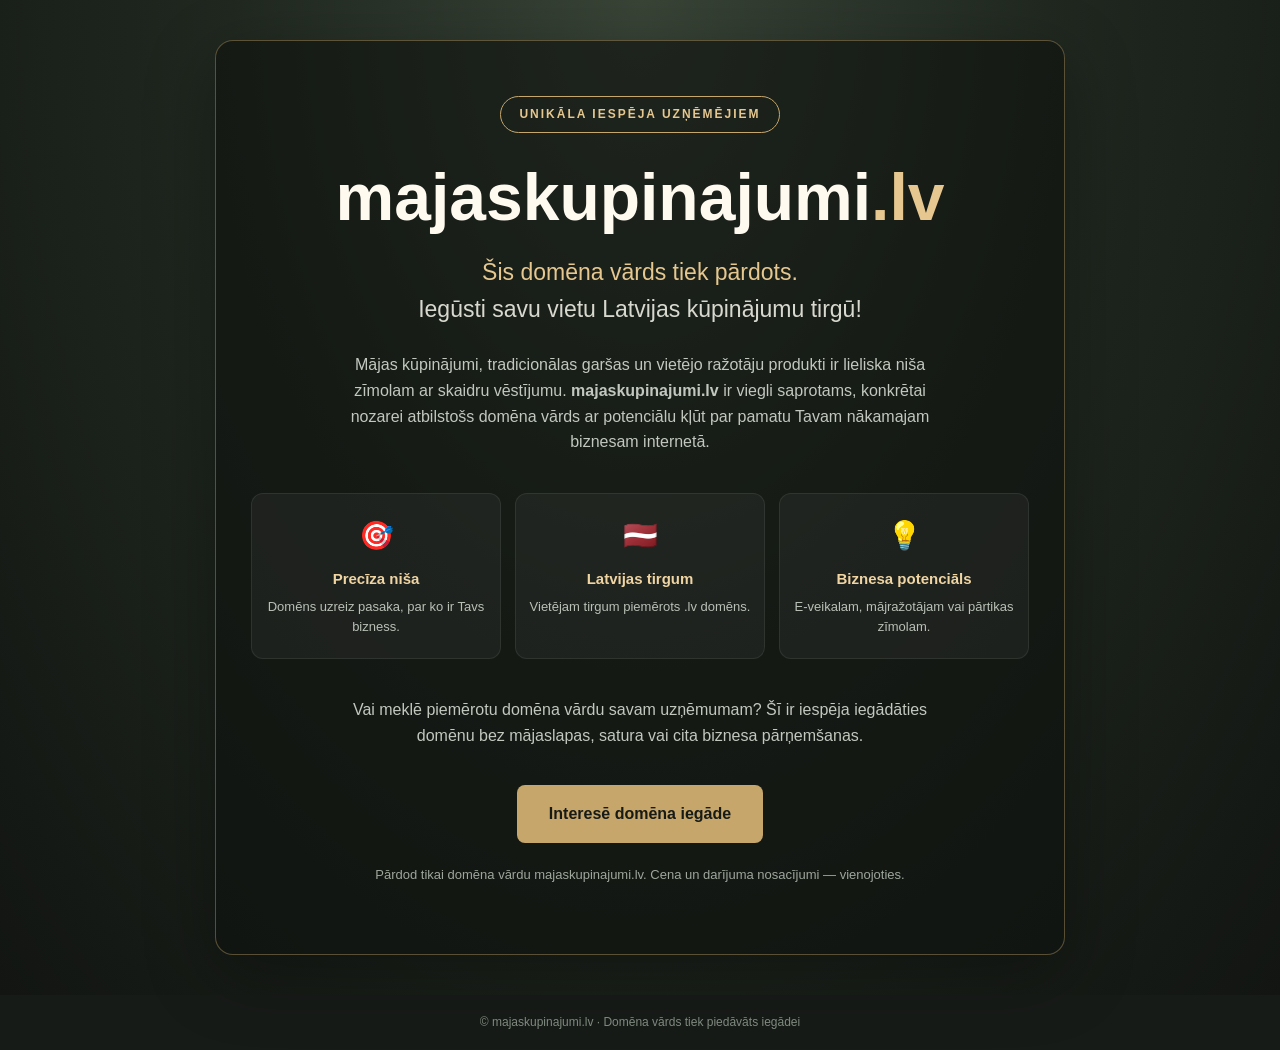
==== commit bb85a25b: "Update index.html with new content and styles" ====
--- a/index.html
+++ b/index.html
@@ -1,196 +1,225 @@
 <!DOCTYPE html>
 <html lang="lv">
 <head>
-<meta charset="UTF-8">
-<meta name="viewport" content="width=device-width, initial-scale=1.0">
-<title>Mājas kūpinājumi – aukstā kūpināšana, receptes un konsultācijas</title>
-<meta name="description" content="Mājas kūpinājumi Latvijā – aukstā kūpināšana, receptes un tehnoloģija. Konsultācijas mājražotājiem par kūpināšanu, desām un konserviem.">
-
-<!-- Favicon -->
-<link rel="icon" href="favicon.png" type="image/png">
-
-<!-- Google Fonts -->
-<link href="https://fonts.googleapis.com/css2?family=Playfair+Display:wght@400;700&family=Inter:wght@300;400;600;700&display=swap" rel="stylesheet">
-
-<!-- Strukturētie dati JSON-LD -->
-<script type="application/ld+json">
-{
-  "@context": "https://schema.org",
-  "@type": "LocalBusiness",
-  "name": "IK IESMI | Aivars Rudzītis",
-  "image": "https://majaskupinajumi.lv/img/logo.jpg",
-  "@id": "https://majaskupinajumi.lv/",
-  "url": "https://majaskupinajumi.lv/",
-  "telephone": "+37126987327",
-  "address": {
-    "@type": "PostalAddress",
-    "streetAddress": "Kreimeņu iela 4-30",
-    "addressLocality": "Rīga",
-    "postalCode": "LV-1015",
-    "addressCountry": "LV"
-  },
-  "description": "Mājas kūpinājumi – aukstā kūpināšana, tehnoloģija, receptes un konsultācijas mājražotājiem. Pieredzējis pārtikas tehnologs palīdz radīt kvalitatīvus kūpinājumus, desas un konservus.",
-  "sameAs": [
-    "https://www.facebook.com/kupinatavas.kupinajumi"
-  ]
-}
-</script>
-
-<!-- CSS -->
-<style>
-body { margin:0; font-family:Inter, sans-serif; background:#2b0f12; color:#f5f5f5;}
-h1,h2,h3 { font-family:"Playfair Display", serif; margin-bottom:15px; }
-a{text-decoration:none;}
-section {padding:60px 10%;}
-
-/* HERO */
-.hero {
-  background:linear-gradient(rgba(0,0,0,0.6), rgba(0,0,0,0.85));
-  text-align:center;
-  display:flex;
-  flex-direction:column;
-  justify-content:center;
-  align-items:center;
-  min-height:90vh;
-}
-.hero h1 { font-size:46px; color:#ffd6d6; }
-.hero p { font-size:20px; max-width:900px; }
-
-/* BUTTON */
-.btn { padding:16px 32px; font-size:18px; font-weight:700; border-radius:6px; display:inline-block; margin-top:20px;}
-.btn-whatsapp { background:#25d366; color:white; }
-.btn-whatsapp:hover { background:#1ebe57; }
-
-/* LOGO */
-.hero-logo { max-width:180px; margin-top:25px; }
-
-/* ABOUT */
-#about { display:flex; flex-wrap:wrap; align-items:center; gap:40px; }
-#about img { max-width:320px; border-radius:12px; box-shadow:0 0 20px rgba(0,0,0,0.6); }
-#about .text { flex:1; font-size:18px; line-height:1.6; }
-
-/* SERVICES */
-.grid { display:grid; grid-template-columns:repeat(auto-fit,minmax(250px,1fr)); gap:20px; }
-.card { background:#3a1216; padding:20px; border-radius:12px; }
-
-/* PRICES */
-.pricing { background:#8c1f2f; padding:20px; border-radius:12px; text-align:center; }
-
-/* GALLERY */
-.gallery { display:grid; grid-template-columns:repeat(auto-fit,minmax(220px,1fr)); gap:15px; }
-.gallery img { width:100%; border-radius:12px; box-shadow:0 0 15px rgba(0,0,0,0.6); }
-
-/* FOOTER */
-footer { background:#120406; padding:25px; text-align:center; font-size:14px; color:#aaa; }
-
-/* MOBILE */
-@media(max-width:768px){
-.hero h1{font-size:32px;}
-.hero p{font-size:18px;}
-#about{flex-direction:column;}
-}
-</style>
+    <meta charset="UTF-8">
+    <meta name="viewport" content="width=device-width, initial-scale=1.0">
+    <meta name="description" content="Pārdošanā majaskupinajumi.lv — atmiņā paliekošs domēna vārds ar potenciālu Latvijas kūpinājumu un mājražotāju tirgū.">
+    <meta name="robots" content="index, follow">
+    <title>majaskupinajumi.lv — Domēns tiek pārdots</title>
+
+    <style>
+        * {
+            box-sizing: border-box;
+        }
+
+        body {
+            margin: 0;
+            font-family: Arial, Helvetica, sans-serif;
+            background: #171b18;
+            color: #f8f5ee;
+            line-height: 1.6;
+        }
+
+        .hero {
+            min-height: 100vh;
+            display: flex;
+            align-items: center;
+            justify-content: center;
+            padding: 40px 20px;
+            background:
+                radial-gradient(ellipse at top, #394437 0%, #202820 45%, #121512 100%);
+        }
+
+        .container {
+            width: 100%;
+            max-width: 850px;
+            text-align: center;
+            padding: 55px 35px;
+            border: 1px solid rgba(220, 185, 119, 0.35);
+            border-radius: 18px;
+            background: rgba(15, 19, 16, 0.62);
+            box-shadow: 0 20px 70px rgba(0, 0, 0, 0.3);
+        }
+
+        .eyebrow {
+            display: inline-block;
+            padding: 8px 18px;
+            border: 1px solid #c6a66b;
+            border-radius: 30px;
+            color: #e5c78f;
+            font-size: 12px;
+            font-weight: bold;
+            letter-spacing: 2px;
+            text-transform: uppercase;
+        }
+
+        h1 {
+            margin: 28px 0 10px;
+            font-size: clamp(34px, 7vw, 66px);
+            line-height: 1.1;
+            overflow-wrap: anywhere;
+            color: #fffaf0;
+        }
+
+        .subtitle {
+            margin: 20px auto;
+            max-width: 650px;
+            font-size: clamp(18px, 3vw, 23px);
+            color: #d8d9ce;
+        }
+
+        .highlight {
+            color: #e5c78f;
+        }
+
+        .description {
+            max-width: 620px;
+            margin: 25px auto;
+            color: #c2c8be;
+            font-size: 16px;
+        }
+
+        .benefits {
+            display: grid;
+            grid-template-columns: repeat(3, 1fr);
+            gap: 14px;
+            margin: 38px 0;
+        }
+
+        .benefit {
+            padding: 20px 12px;
+            border-radius: 12px;
+            background: rgba(255, 255, 255, 0.045);
+            border: 1px solid rgba(255, 255, 255, 0.08);
+        }
+
+        .benefit .icon {
+            display: block;
+            font-size: 28px;
+            margin-bottom: 8px;
+        }
+
+        .benefit strong {
+            display: block;
+            color: #f0d5a3;
+            font-size: 15px;
+        }
+
+        .benefit span:last-child {
+            display: block;
+            margin-top: 6px;
+            color: #b9c0b6;
+            font-size: 13px;
+        }
+
+        .cta {
+            display: inline-block;
+            margin-top: 12px;
+            padding: 16px 32px;
+            border-radius: 8px;
+            background: #c6a66b;
+            color: #171b18;
+            text-decoration: none;
+            font-size: 16px;
+            font-weight: bold;
+            transition: background 0.2s, transform 0.2s;
+        }
+
+        .cta:hover {
+            background: #e5c78f;
+            transform: translateY(-2px);
+        }
+
+        .note {
+            margin-top: 22px;
+            color: #9fa79c;
+            font-size: 13px;
+        }
+
+        footer {
+            padding: 18px;
+            text-align: center;
+            color: #7f897f;
+            font-size: 12px;
+        }
+
+        @media (max-width: 600px) {
+            .container {
+                padding: 38px 20px;
+            }
+
+            .benefits {
+                grid-template-columns: 1fr;
+            }
+
+            .benefit {
+                padding: 15px;
+            }
+        }
+    </style>
 </head>
+
 <body>
-
-<!-- HERO -->
-<section class="hero">
-  <h1>Mājas kūpinājumi – profesionāļa skatījums no ķēķa puses</h1>
-  <p>Mājas kūpinājumi Latvijā kļūst arvien populārāki. Daudzi mājražotāji vēlas radīt kvalitatīvus kūpinājumus – speķi, desas un kūpinātu gaļu ar autentisku garšu. Aukstā kūpināšana ļauj saglabāt tekstūru un iegūt bagātīgu dūmu aromātu.</p>
-
-  <a class="btn btn-whatsapp" href="https://wa.me/37126987327?text=Vēlos%20konsultāciju">Raksti WhatsApp</a>
-
-  <img class="hero-logo" src="img/logo.jpg" alt="IESMI logo">
-</section>
-
-<!-- ABOUT -->
-<section id="about">
-  <img src="img/aivars.jpg" alt="Aivars Rudzītis, pārtikas tehnologs">
-  <div class="text">
-    <h2>Par mani</h2>
-    <p>Esmu pārtikas tehnologs Aivars Rudzītis ar vairāk nekā 30 gadu pieredzi gaļas pārstrādē. Strādāju ar kūpinājumiem, desām un gaļas konserviem gan rūpniecībā, gan ar mājražotājiem.</p>
-    <p>Ja interesē mājas kūpinājumi, kūpināšanas tehnoloģija vai produkti – varu palīdzēt ar praktisku pieredzi un tehnoloģiskiem risinājumiem. Konsultēju gan hobija līmeņa kūpinātājus, gan mazos ražotājus.</p>
-  </div>
-</section>
-
-<!-- SEO raksts par auksto kūpināšanu -->
-<section>
-<h2>Mājas kūpinājumi – aukstā kūpināšana</h2>
-
-<p>Aukstā kūpināšana ir sena tradīcija, kas ļauj iegūt aromātisku gaļu, desas un speķi bez ķīmijas. Tā notiek zemā temperatūrā (20–30°C), dūmi aromatizē produktus, saglabājot tekstūru un ilgāku uzglabāšanu.</p>
-
-<h3>Kā sagatavot gaļu</h3>
-<ul>
-<li><strong>Sāls un marināde:</strong> iemasē gaļu ar sāli vai marinādi, lai nodrošinātu garšu un ilgāku uzglabāšanas laiku.</li>
-<li><strong>Žāvēšana:</strong> pēc sāls vai marinādes gaļu atstāj gaisā, lai veidotos sausais slānis dūmu pieķeršanai.</li>
-<li><strong>Dūmu izvēle:</strong> izmanto cietkoksnes malku – bērzu, ābeli vai ozolu.</li>
-</ul>
-
-<h3>Dūmu temperatūra un laiks</h3>
-<p>Temperatūra nepārsniedz 30°C, kūpināšanas laiks ilgst 4–12 stundas, atkarībā no produkta veida. Rezultāts ir aromātisks, sulīgs kūpinājums.</p>
-
-<h3>Biežākās kļūdas</h3>
-<ul>
-<li>Nepareiza gaļas sagatavošana – pārāk mitra vai sāļa gaļa</li>
-<li>Pārmērīgi karsti dūmi – gaļa gatavojas un zaudē tekstūru</li>
-<li>Īss kūpināšanas laiks – dūmu aromāts nav pietiekami izteikts</li>
-<li>Sliktas kvalitātes malka – rada nepatīkamu garšu</li>
-</ul>
-
-<h3>Konsultācijas</h3>
-<p>Kā pārtikas tehnologs ar vairāk nekā 30 gadu pieredzi, es palīdzēju mājražotājiem un hobija līmeņa entuziastiem radīt kvalitatīvus kūpinājumus. Konsultācijas ietver:</p>
-<ul>
-<li>Individuālas receptūras un tehnoloģijas izstrādi</li>
-<li>Kūpināšanas metodes, tai skaitā auksto kūpināšanu</li>
-<li>HACCP un pārtikas drošības ieteikumus</li>
-<li>Padomus par iekārtām un optimālu procesu organizēšanu</li>
-</ul>
-
-<p>Ja vēlies apgūt mājas kūpinājumu tehnoloģiju un saņemt profesionālu padomu, raksti WhatsApp vai piesakies konsultācijai.</p>
-</section>
-
-<!-- SERVICES -->
-<section>
-<h2>Konsultācijas virzieni</h2>
-<div class="grid">
-  <div class="card">Produktu izstrāde un receptūras</div>
-  <div class="card">Kūpināšanas tehnoloģijas un dūmi</div>
-  <div class="card">Gaļas konservu ražošana</div>
-  <div class="card">Ražošanas procesa optimizācija</div>
-  <div class="card">HACCP un pārtikas drošība</div>
-  <div class="card">Individuālas konsultācijas WhatsApp / Zoom</div>
-</div>
-</section>
-
-<!-- PRICES -->
-<section>
-<h2>Cenas</h2>
-<div class="grid">
-  <div class="pricing">WhatsApp konsultācija – 30 €</div>
-  <div class="pricing">Konkrētas problēmas analīze – 60 €</div>
-  <div class="pricing">Individuāla receptūra / tehnoloģija – 120–150 €</div>
-</div>
-</section>
-
-<!-- PHOTOS -->
-<section>
-<div class="gallery">
-  <img src="img/photo1.jpg" alt="Mājas kūpinājumi">
-  <img src="img/photo2.jpg" alt="Kūpināta gaļa">
-  <img src="img/photo3.jpg" alt="Kūpināšanas process">
-</div>
-</section>
-
-<!-- CONTACT -->
-<section style="text-align:center;">
-<h2>Sazināties</h2>
-<a class="btn btn-whatsapp" href="https://wa.me/37126987327?text=Vēlos%20konsultāciju">Raksti WhatsApp</a>
-</section>
-
-<footer>
-© 2026 Aivars Rudzītis | IK IESMI | majaskupinajumi.lv  
-<br>Facebook: <a href="https://www.facebook.com/kupinatavas.kupinajumi" style="color:#aaa;">kupinatavas.kupinajumi</a>
-</footer>
-
+    <main class="hero">
+        <section class="container">
+            <span class="eyebrow">Unikāla iespēja uzņēmējiem</span>
+
+            <h1>majaskupinajumi<span class="highlight">.lv</span></h1>
+
+            <p class="subtitle">
+                <span class="highlight">Šis domēna vārds tiek pārdots.</span><br>
+                Iegūsti savu vietu Latvijas kūpinājumu tirgū!
+            </p>
+
+            <p class="description">
+                Mājas kūpinājumi, tradicionālas garšas un vietējo ražotāju
+                produkti ir lieliska niša zīmolam ar skaidru vēstījumu.
+                <strong>majaskupinajumi.lv</strong> ir viegli saprotams,
+                konkrētai nozarei atbilstošs domēna vārds ar potenciālu
+                kļūt par pamatu Tavam nākamajam biznesam internetā.
+            </p>
+
+            <div class="benefits">
+                <div class="benefit">
+                    <span class="icon">🎯</span>
+                    <strong>Precīza niša</strong>
+                    <span>Domēns uzreiz pasaka, par ko ir Tavs bizness.</span>
+                </div>
+
+                <div class="benefit">
+                    <span class="icon">🇱🇻</span>
+                    <strong>Latvijas tirgum</strong>
+                    <span>Vietējam tirgum piemērots .lv domēns.</span>
+                </div>
+
+                <div class="benefit">
+                    <span class="icon">💡</span>
+                    <strong>Biznesa potenciāls</strong>
+                    <span>E-veikalam, mājražotājam vai pārtikas zīmolam.</span>
+                </div>
+            </div>
+
+            <p class="description">
+                Vai meklē piemērotu domēna vārdu savam uzņēmumam?
+                Šī ir iespēja iegādāties domēnu bez mājaslapas,
+                satura vai cita biznesa pārņemšanas.
+            </p>
+
+            <!-- Aizstāj e-pastu ar savu kontaktadresi -->
+            <a class="cta"
+               href="mailto:TAVSEPASTS@PIEMERS.LV?subject=Interese%20par%20majaskupinajumi.lv">
+                Interesē domēna iegāde
+            </a>
+
+            <p class="note">
+                Pārdod tikai domēna vārdu majaskupinajumi.lv.
+                Cena un darījuma nosacījumi — vienojoties.
+            </p>
+        </section>
+    </main>
+
+    <footer>
+        © majaskupinajumi.lv · Domēna vārds tiek piedāvāts iegādei
+    </footer>
 </body>
 </html>
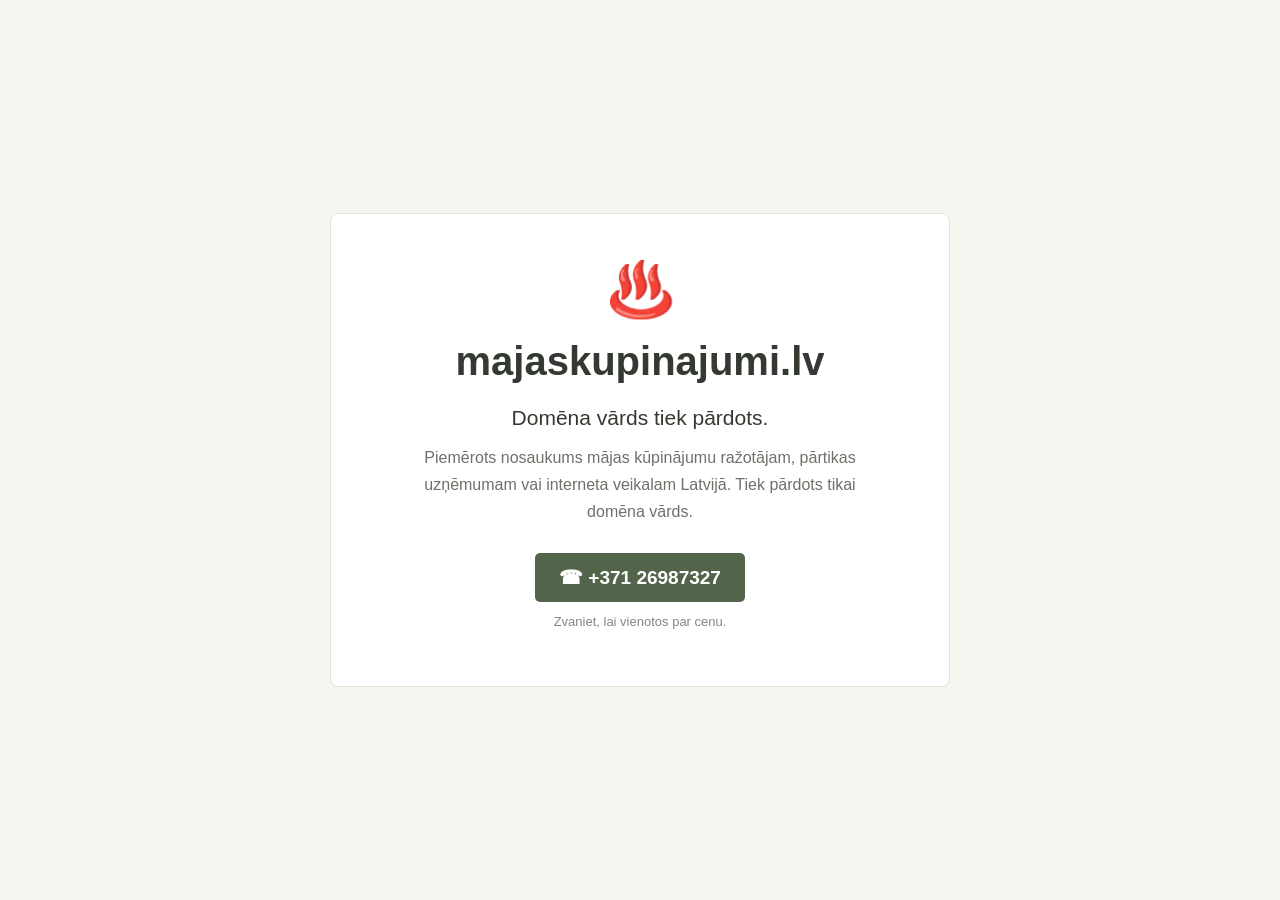
==== commit 6ed13c91: "Revise index.html for better SEO and design Updated meta tags and styles for improved layout and rea" ====
--- a/index.html
+++ b/index.html
@@ -2,10 +2,9 @@
 <html lang="lv">
 <head>
     <meta charset="UTF-8">
-    <meta name="viewport" content="width=device-width, initial-scale=1.0">
-    <meta name="description" content="Pārdošanā majaskupinajumi.lv — atmiņā paliekošs domēna vārds ar potenciālu Latvijas kūpinājumu un mājražotāju tirgū.">
-    <meta name="robots" content="index, follow">
-    <title>majaskupinajumi.lv — Domēns tiek pārdots</title>
+    <meta name="viewport" content="width=device-width, initial-scale=1">
+    <title>majaskupinajumi.lv — Pārdod domēnu</title>
+    <meta name="description" content="Pārdošanā domēna vārds majaskupinajumi.lv. Sazinies pa tālruni 26987327.">
 
     <style>
         * {
@@ -15,211 +14,98 @@
         body {
             margin: 0;
             font-family: Arial, Helvetica, sans-serif;
-            background: #171b18;
-            color: #f8f5ee;
-            line-height: 1.6;
-        }
-
-        .hero {
+            background: #f7f5f0;
+            color: #343a32;
             min-height: 100vh;
             display: flex;
             align-items: center;
             justify-content: center;
-            padding: 40px 20px;
-            background:
-                radial-gradient(ellipse at top, #394437 0%, #202820 45%, #121512 100%);
+            padding: 24px;
         }
 
-        .container {
+        main {
             width: 100%;
-            max-width: 850px;
+            max-width: 620px;
             text-align: center;
-            padding: 55px 35px;
-            border: 1px solid rgba(220, 185, 119, 0.35);
-            border-radius: 18px;
-            background: rgba(15, 19, 16, 0.62);
-            box-shadow: 0 20px 70px rgba(0, 0, 0, 0.3);
+            background: #fff;
+            padding: 44px 28px;
+            border-radius: 8px;
+            border: 1px solid #e7e3da;
         }
 
-        .eyebrow {
-            display: inline-block;
-            padding: 8px 18px;
-            border: 1px solid #c6a66b;
-            border-radius: 30px;
-            color: #e5c78f;
-            font-size: 12px;
-            font-weight: bold;
-            letter-spacing: 2px;
-            text-transform: uppercase;
+        .illustration {
+            font-size: 54px;
+            margin-bottom: 18px;
         }
 
         h1 {
-            margin: 28px 0 10px;
-            font-size: clamp(34px, 7vw, 66px);
-            line-height: 1.1;
+            font-size: clamp(27px, 6vw, 40px);
+            font-weight: 600;
+            margin: 0 0 22px;
             overflow-wrap: anywhere;
-            color: #fffaf0;
         }
 
-        .subtitle {
-            margin: 20px auto;
-            max-width: 650px;
-            font-size: clamp(18px, 3vw, 23px);
-            color: #d8d9ce;
-        }
-
-        .highlight {
-            color: #e5c78f;
+        .status {
+            font-size: 21px;
+            margin: 0 0 14px;
         }
 
         .description {
-            max-width: 620px;
-            margin: 25px auto;
-            color: #c2c8be;
+            color: #6d7169;
             font-size: 16px;
+            line-height: 1.7;
+            margin: 0 auto 28px;
+            max-width: 440px;
         }
 
-        .benefits {
-            display: grid;
-            grid-template-columns: repeat(3, 1fr);
-            gap: 14px;
-            margin: 38px 0;
+        .contact {
+            display: inline-block;
+            color: #fff;
+            background: #52654a;
+            text-decoration: none;
+            padding: 13px 24px;
+            border-radius: 5px;
+            font-size: 19px;
+            font-weight: 600;
         }
 
-        .benefit {
-            padding: 20px 12px;
-            border-radius: 12px;
-            background: rgba(255, 255, 255, 0.045);
-            border: 1px solid rgba(255, 255, 255, 0.08);
+        .contact:hover {
+            background: #3f5039;
         }
 
-        .benefit .icon {
-            display: block;
-            font-size: 28px;
-            margin-bottom: 8px;
-        }
-
-        .benefit strong {
-            display: block;
-            color: #f0d5a3;
-            font-size: 15px;
-        }
-
-        .benefit span:last-child {
-            display: block;
-            margin-top: 6px;
-            color: #b9c0b6;
+        .label {
+            margin-top: 12px;
+            color: #85877f;
             font-size: 13px;
         }
 
-        .cta {
-            display: inline-block;
-            margin-top: 12px;
-            padding: 16px 32px;
-            border-radius: 8px;
-            background: #c6a66b;
-            color: #171b18;
-            text-decoration: none;
-            font-size: 16px;
-            font-weight: bold;
-            transition: background 0.2s, transform 0.2s;
-        }
-
-        .cta:hover {
-            background: #e5c78f;
-            transform: translateY(-2px);
-        }
-
-        .note {
-            margin-top: 22px;
-            color: #9fa79c;
-            font-size: 13px;
-        }
-
-        footer {
-            padding: 18px;
-            text-align: center;
-            color: #7f897f;
-            font-size: 12px;
-        }
-
-        @media (max-width: 600px) {
-            .container {
-                padding: 38px 20px;
-            }
-
-            .benefits {
-                grid-template-columns: 1fr;
-            }
-
-            .benefit {
-                padding: 15px;
+        @media (max-width: 420px) {
+            main {
+                padding: 36px 18px;
             }
         }
     </style>
 </head>
 
 <body>
-    <main class="hero">
-        <section class="container">
-            <span class="eyebrow">Unikāla iespēja uzņēmējiem</span>
+    <main>
+        <div class="illustration" aria-hidden="true">♨️</div>
 
-            <h1>majaskupinajumi<span class="highlight">.lv</span></h1>
+        <h1>majaskupinajumi.lv</h1>
 
-            <p class="subtitle">
-                <span class="highlight">Šis domēna vārds tiek pārdots.</span><br>
-                Iegūsti savu vietu Latvijas kūpinājumu tirgū!
-            </p>
+        <p class="status">Domēna vārds tiek pārdots.</p>
 
-            <p class="description">
-                Mājas kūpinājumi, tradicionālas garšas un vietējo ražotāju
-                produkti ir lieliska niša zīmolam ar skaidru vēstījumu.
-                <strong>majaskupinajumi.lv</strong> ir viegli saprotams,
-                konkrētai nozarei atbilstošs domēna vārds ar potenciālu
-                kļūt par pamatu Tavam nākamajam biznesam internetā.
-            </p>
+        <p class="description">
+            Piemērots nosaukums mājas kūpinājumu ražotājam,
+            pārtikas uzņēmumam vai interneta veikalam Latvijā.
+            Tiek pārdots tikai domēna vārds.
+        </p>
 
-            <div class="benefits">
-                <div class="benefit">
-                    <span class="icon">🎯</span>
-                    <strong>Precīza niša</strong>
-                    <span>Domēns uzreiz pasaka, par ko ir Tavs bizness.</span>
-                </div>
+        <a class="contact" href="tel:+37126987327">
+            ☎ +371 26987327
+        </a>
 
-                <div class="benefit">
-                    <span class="icon">🇱🇻</span>
-                    <strong>Latvijas tirgum</strong>
-                    <span>Vietējam tirgum piemērots .lv domēns.</span>
-                </div>
-
-                <div class="benefit">
-                    <span class="icon">💡</span>
-                    <strong>Biznesa potenciāls</strong>
-                    <span>E-veikalam, mājražotājam vai pārtikas zīmolam.</span>
-                </div>
-            </div>
-
-            <p class="description">
-                Vai meklē piemērotu domēna vārdu savam uzņēmumam?
-                Šī ir iespēja iegādāties domēnu bez mājaslapas,
-                satura vai cita biznesa pārņemšanas.
-            </p>
-
-            <!-- Aizstāj e-pastu ar savu kontaktadresi -->
-            <a class="cta"
-               href="mailto:TAVSEPASTS@PIEMERS.LV?subject=Interese%20par%20majaskupinajumi.lv">
-                Interesē domēna iegāde
-            </a>
-
-            <p class="note">
-                Pārdod tikai domēna vārdu majaskupinajumi.lv.
-                Cena un darījuma nosacījumi — vienojoties.
-            </p>
-        </section>
+        <p class="label">Zvaniet, lai vienotos par cenu.</p>
     </main>
-
-    <footer>
-        © majaskupinajumi.lv · Domēna vārds tiek piedāvāts iegādei
-    </footer>
 </body>
 </html>
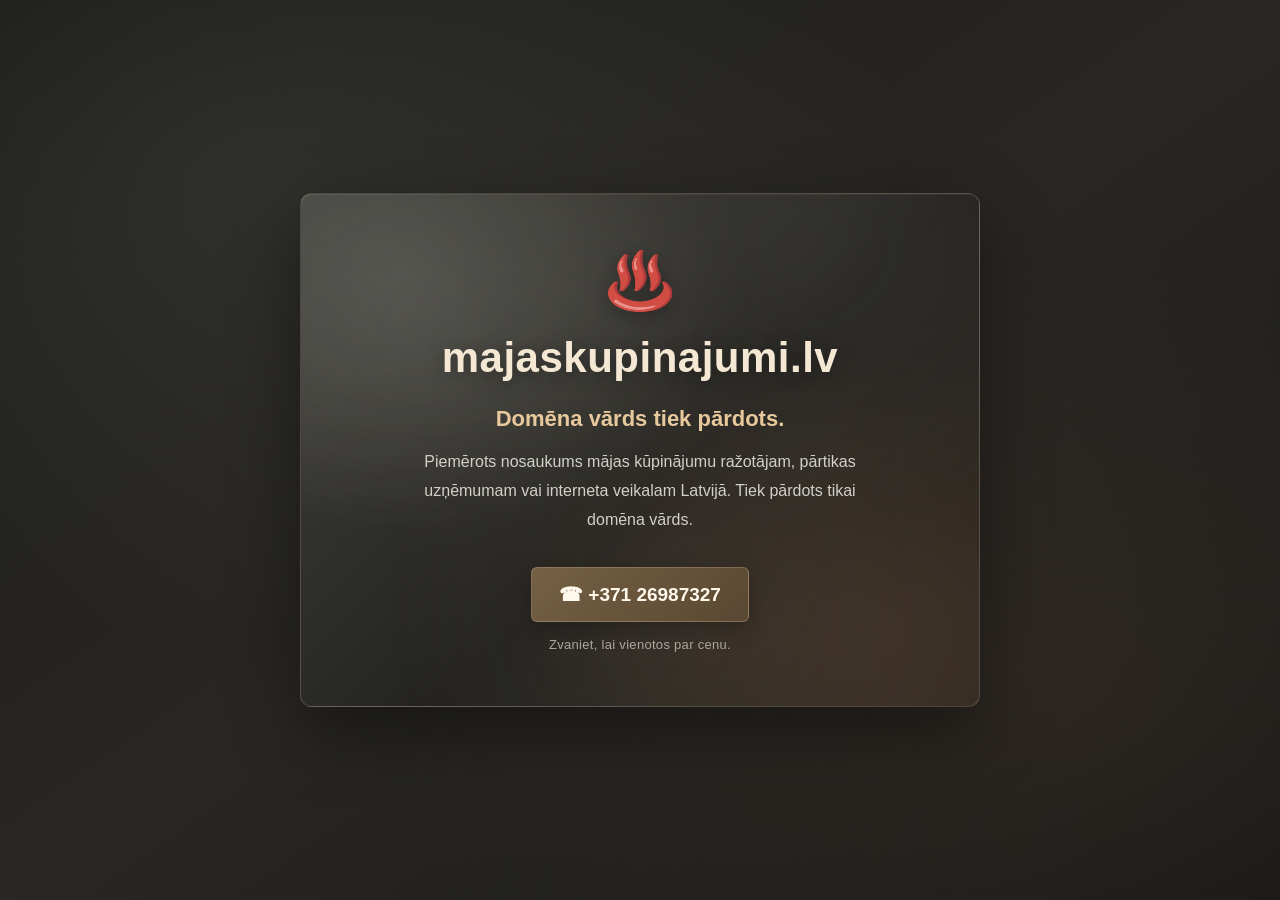
==== commit 33b94d41: "Enhance styles for improved layout and aesthetics" ====
--- a/index.html
+++ b/index.html
@@ -14,8 +14,13 @@
         body {
             margin: 0;
             font-family: Arial, Helvetica, sans-serif;
-            background: #f7f5f0;
-            color: #343a32;
+            background:
+                radial-gradient(ellipse at 20% 20%,
+                    rgba(115, 112, 103, 0.20), transparent 45%),
+                radial-gradient(ellipse at 80% 75%,
+                    rgba(91, 66, 48, 0.24), transparent 45%),
+                linear-gradient(145deg, #191a19, #292724 50%, #171817);
+            color: #f3eee5;
             min-height: 100vh;
             display: flex;
             align-items: center;
@@ -24,64 +29,134 @@
         }
 
         main {
+            position: relative;
+            isolation: isolate;
+            overflow: hidden;
             width: 100%;
-            max-width: 620px;
+            max-width: 680px;
             text-align: center;
-            background: #fff;
-            padding: 44px 28px;
-            border-radius: 8px;
-            border: 1px solid #e7e3da;
+            padding: 54px 30px;
+            border-radius: 12px;
+            border: 1px solid rgba(202, 190, 169, 0.22);
+            background:
+                radial-gradient(ellipse at 15% 15%,
+                    rgba(183, 179, 166, 0.16), transparent 42%),
+                radial-gradient(ellipse at 85% 85%,
+                    rgba(113, 77, 49, 0.25), transparent 45%),
+                linear-gradient(135deg,
+                    rgba(65, 65, 61, 0.98),
+                    rgba(37, 36, 33, 0.98) 55%,
+                    rgba(48, 42, 36, 0.98));
+            box-shadow:
+                0 24px 70px rgba(0, 0, 0, 0.42),
+                inset 0 1px 0 rgba(255, 255, 255, 0.06);
+        }
+
+        /* Dūmakaina noskaņa */
+        main::before {
+            content: "";
+            position: absolute;
+            z-index: -1;
+            inset: -30%;
+            pointer-events: none;
+            background:
+                radial-gradient(ellipse at 30% 35%,
+                    rgba(220, 218, 208, 0.09), transparent 28%),
+                radial-gradient(ellipse at 65% 25%,
+                    rgba(180, 176, 165, 0.08), transparent 32%),
+                radial-gradient(ellipse at 55% 70%,
+                    rgba(145, 132, 116, 0.09), transparent 35%);
+            filter: blur(24px);
         }
 
         .illustration {
-            font-size: 54px;
-            margin-bottom: 18px;
+            font-size: 56px;
+            margin-bottom: 20px;
+            filter: grayscale(0.25);
+            text-shadow: 0 4px 20px rgba(0, 0, 0, 0.35);
         }
 
         h1 {
-            font-size: clamp(27px, 6vw, 40px);
-            font-weight: 600;
-            margin: 0 0 22px;
+            color: #f4e8d4;
+            font-size: clamp(27px, 6vw, 42px);
+            font-weight: 700;
+            letter-spacing: 0.5px;
+            margin: 0 0 24px;
             overflow-wrap: anywhere;
+            text-shadow: 0 3px 18px rgba(0, 0, 0, 0.35);
         }
 
         .status {
-            font-size: 21px;
-            margin: 0 0 14px;
+            color: #e7c99c;
+            font-size: 22px;
+            font-weight: 600;
+            margin: 0 0 16px;
         }
 
         .description {
-            color: #6d7169;
+            color: #d1d0c9;
             font-size: 16px;
-            line-height: 1.7;
-            margin: 0 auto 28px;
-            max-width: 440px;
+            line-height: 1.8;
+            margin: 0 auto 32px;
+            max-width: 460px;
         }
 
         .contact {
             display: inline-block;
-            color: #fff;
-            background: #52654a;
+            color: #fff8ed;
+            background: linear-gradient(135deg, #756044, #594832);
             text-decoration: none;
-            padding: 13px 24px;
-            border-radius: 5px;
+            padding: 15px 27px;
+            border: 1px solid rgba(239, 215, 177, 0.25);
+            border-radius: 6px;
             font-size: 19px;
-            font-weight: 600;
+            font-weight: 700;
+            box-shadow: 0 6px 22px rgba(0, 0, 0, 0.25);
+            transition: background 0.2s ease,
+                        transform 0.2s ease,
+                        box-shadow 0.2s ease;
         }
 
         .contact:hover {
-            background: #3f5039;
+            background: linear-gradient(135deg, #8b7150, #6c563a);
+            transform: translateY(-2px);
+            box-shadow: 0 9px 26px rgba(0, 0, 0, 0.35);
         }
 
         .label {
-            margin-top: 12px;
-            color: #85877f;
+            margin: 15px 0 0;
+            color: #aaa79f;
             font-size: 13px;
+            letter-spacing: 0.3px;
         }
 
         @media (max-width: 420px) {
+            body {
+                padding: 16px;
+            }
+
             main {
-                padding: 36px 18px;
+                padding: 38px 19px;
+                border-radius: 9px;
+            }
+
+            .illustration {
+                font-size: 48px;
+            }
+
+            .description {
+                font-size: 15px;
+            }
+
+            .contact {
+                padding: 14px 20px;
+                font-size: 18px;
+            }
+        }
+
+        @media (prefers-reduced-motion: reduce) {
+            .contact {
+                transition: none;
             }
         }
     </style>
@@ -109,3 +184,4 @@
     </main>
 </body>
 </html>
+
